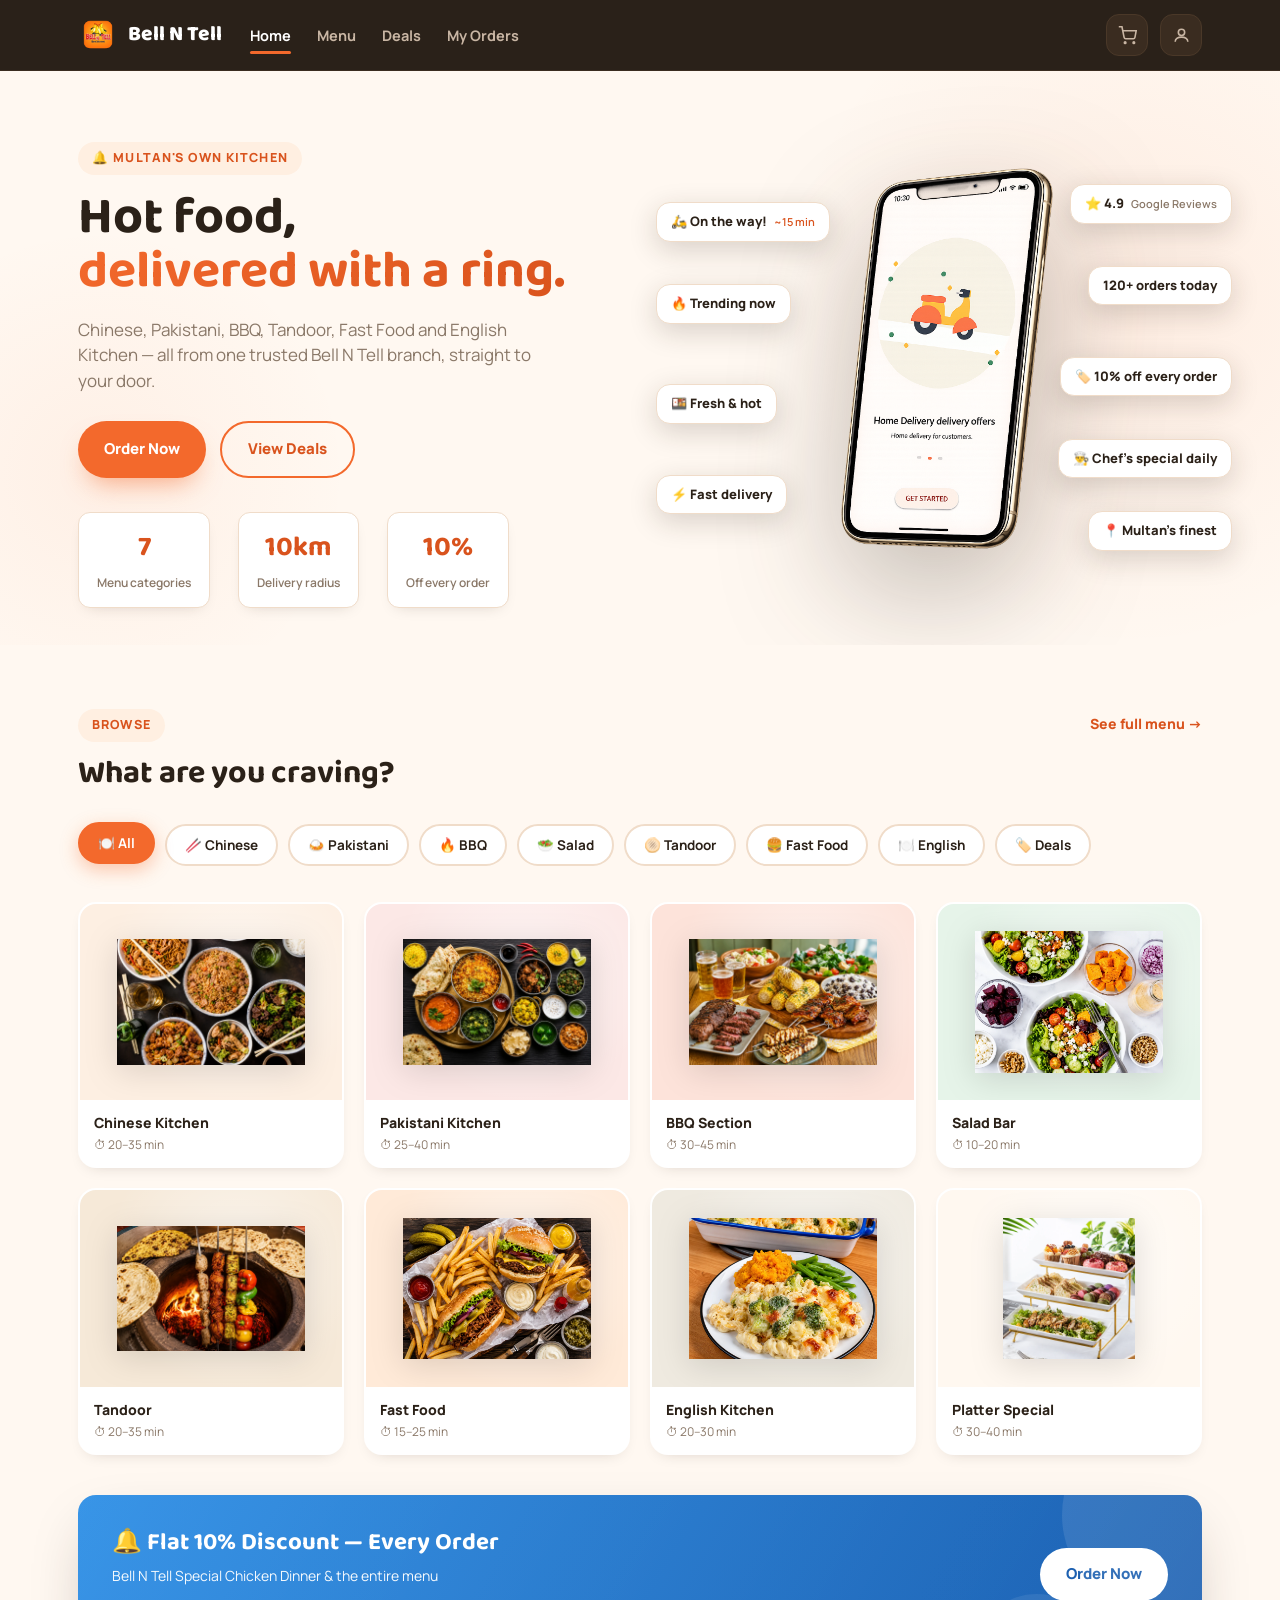
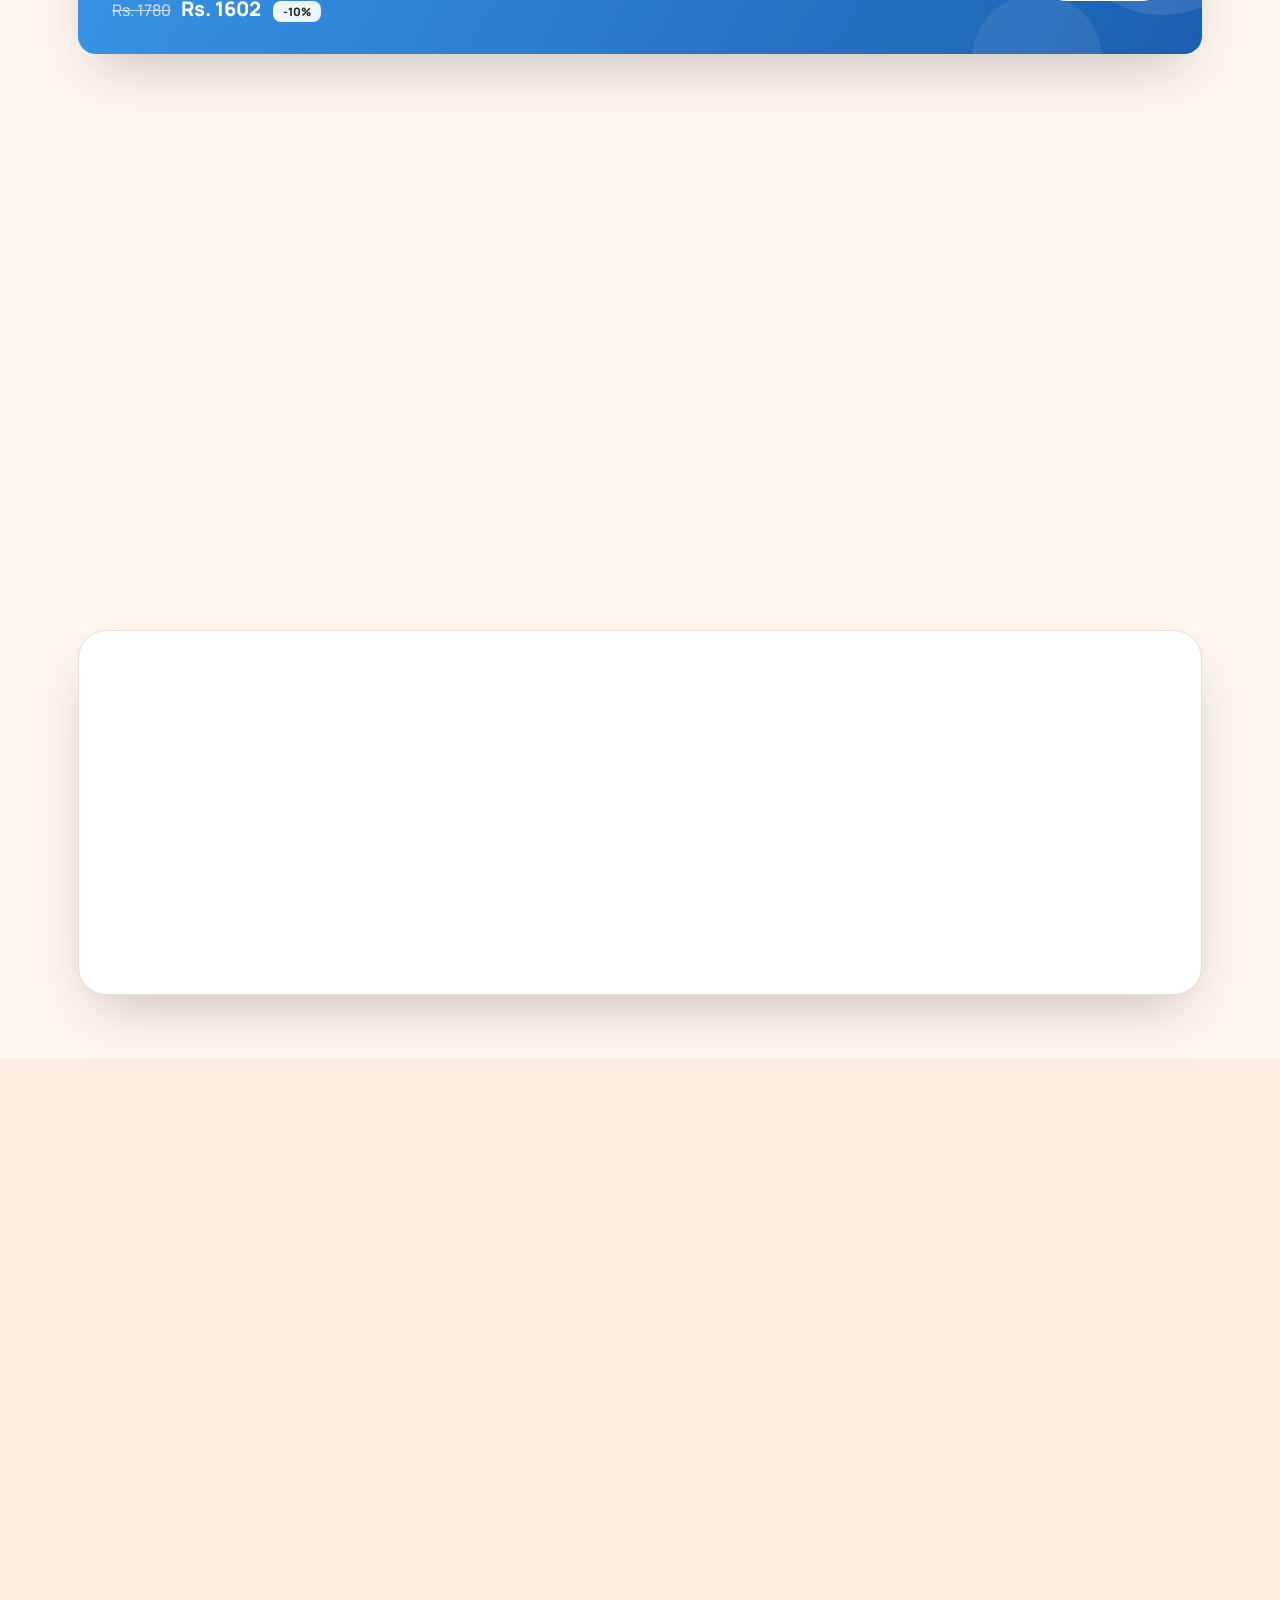
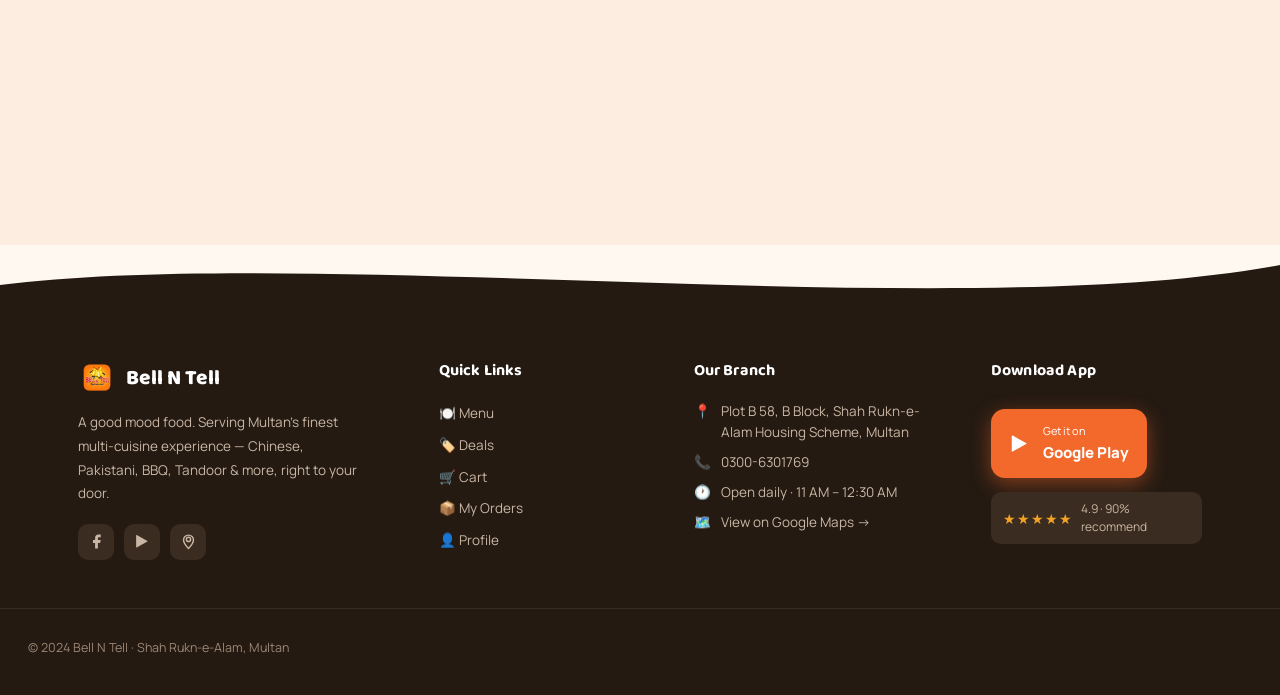
==== index.html @ 0cd8446f "Data Added" ====
<!DOCTYPE html>
<html lang="en">
<head>
<meta charset="UTF-8">
<meta name="viewport" content="width=device-width, initial-scale=1.0">
<title>Bell N Tell — Order Online | Multan</title>
<link rel="icon" href="assets/logo.png">
<link rel="stylesheet" href="style.css">
</head>
<body>

<nav class="navbar">
  <div class="nav-inner">
    <a href="index.html" class="brand"><img src="assets/logo.png" alt="Bell N Tell logo">Bell N Tell</a>
    <button class="nav-toggle" onclick="toggleNav()">
      <svg width="24" height="24" viewBox="0 0 24 24" fill="none" stroke="currentColor" stroke-width="2.4" stroke-linecap="round"><path d="M3 6h18M3 12h18M3 18h18"/></svg>
    </button>
    <ul class="nav-links">
      <li><a href="index.html" class="active">Home</a></li>
      <li><a href="menu.html">Menu</a></li>
      <li><a href="deals.html">Deals</a></li>
      <li><a href="orders.html">My Orders</a></li>
    </ul>
    <div class="nav-actions">
      <a href="cart.html" class="icon-link cart-icon" title="Cart">
        <svg width="19" height="19" viewBox="0 0 24 24" fill="none" stroke="currentColor" stroke-width="2"><circle cx="9" cy="21" r="1"/><circle cx="20" cy="21" r="1"/><path d="M1 1h4l2.7 13.4a2 2 0 0 0 2 1.6h9.7a2 2 0 0 0 2-1.6L23 6H6"/></svg>
        <span class="badge cart-badge" style="display:none;">0</span>
      </a>
      <a href="profile.html" class="icon-link profile-icon" title="Profile">
        <svg width="19" height="19" viewBox="0 0 24 24" fill="none" stroke="currentColor" stroke-width="2"><circle cx="12" cy="8" r="4"/><path d="M4 20c0-4 4-6 8-6s8 2 8 6"/></svg>
      </a>
    </div>
  </div>
</nav>

<header class="hero">
  <div class="wrap">
    <div class="hero-copy">
      <span class="eyebrow">🔔 Multan's Own Kitchen</span>
      <h1 class="display">Hot food,<br><span>delivered with a ring.</span></h1>
      <p class="lead">Chinese, Pakistani, BBQ, Tandoor, Fast Food and English Kitchen — all from one trusted Bell N Tell branch, straight to your door.</p>
      <div class="hero-ctas">
        <a href="menu.html" class="btn btn-primary">Order Now</a>
        <a href="deals.html" class="btn btn-outline">View Deals</a>
      </div>
      <div class="hero-stats">
        <div><b>7</b><span>Menu categories</span></div>
        <div><b>10km</b><span>Delivery radius</span></div>
        <div><b>10%</b><span>Off every order</span></div>
      </div>
    </div>
    <div class="hero-art">
      <div class="phone-float-wrap">
        <img src="assets/phone-mockup.webp" alt="Bell N Tell app" class="phone-solo-img"/>
        <!-- LEFT SIDE badges -->
        <div class="phone-badge fb-left fb-l1">🛵 On the way! <span class="fb-sub" style="color:var(--orange-deep);">~15 min</span></div>
        <div class="phone-badge fb-left fb-l2">🔥 Trending now</div>
        <div class="phone-badge fb-left fb-l3">🍱 Fresh & hot</div>
        <div class="phone-badge fb-left fb-l4">⚡ Fast delivery</div>
        <!-- RIGHT SIDE badges -->
        <div class="phone-badge fb-right fb-r1">⭐ 4.9 <span class="fb-sub">Google Reviews</span></div>
        <div class="phone-badge fb-right fb-r2"><span class="badge-dot"></span> 120+ orders today</div>
        <div class="phone-badge fb-right fb-r3">🏷️ 10% off every order</div>
        <div class="phone-badge fb-right fb-r4">👨‍🍳 Chef's special daily</div>
        <div class="phone-badge fb-right fb-r5">📍 Multan's finest</div>
      </div>
    </div>
  </div>
</header>

<!-- ── FOOD CATEGORIES SECTION ── -->
<section class="cat-section">
  <div class="wrap">
    <div class="section-head">
      <div>
        <span class="eyebrow">Browse</span>
        <h2 class="display">What are you craving?</h2>
      </div>
      <a href="menu.html">See full menu →</a>
    </div>

    <!-- Category filter pills -->
    <div class="float-cats">
      <button class="fcat active" data-cat="all">🍽️ All</button>
      <button class="fcat" data-cat="chinese">🥢 Chinese</button>
      <button class="fcat" data-cat="pakistani">🍛 Pakistani</button>
      <button class="fcat" data-cat="bbq">🔥 BBQ</button>
      <button class="fcat" data-cat="salad">🥗 Salad</button>
      <button class="fcat" data-cat="tandoor">🫓 Tandoor</button>
      <button class="fcat" data-cat="fastfood">🍔 Fast Food</button>
      <button class="fcat" data-cat="english">🍽️ English</button>
      <button class="fcat" data-cat="deals">🏷️ Deals</button>
    </div>

    <!-- Food cards with webp/svg images from assets -->
    <div class="order-photo-grid">
      <a href="menu.html#chinese" class="order-photo-card" data-cat="chinese">
        <div class="opcard-img opc-asset-bg" style="--ec:#FDEFE2">
          <img src="assets/cat-chinese.webp" alt="Chinese Kitchen" loading="lazy">
        </div>
        <div class="opcard-info"><span class="opcard-name">Chinese Kitchen</span><span class="opcard-eta">⏱ 20–35 min</span></div>
      </a>
      <a href="menu.html#pakistani" class="order-photo-card" data-cat="pakistani">
        <div class="opcard-img opc-asset-bg" style="--ec:#FCE8E6">
          <img src="assets/cat-pakistani.webp" alt="Pakistani Kitchen" loading="lazy">
        </div>
        <div class="opcard-info"><span class="opcard-name">Pakistani Kitchen</span><span class="opcard-eta">⏱ 25–40 min</span></div>
      </a>
      <a href="menu.html#bbqsec" class="order-photo-card" data-cat="bbq">
        <div class="opcard-img opc-asset-bg" style="--ec:#FDE3DA">
          <img src="assets/cat-bbq.webp" alt="BBQ Section" loading="lazy">
        </div>
        <div class="opcard-info"><span class="opcard-name">BBQ Section</span><span class="opcard-eta">⏱ 30–45 min</span></div>
      </a>
      <a href="menu.html#salad" class="order-photo-card" data-cat="salad">
        <div class="opcard-img opc-asset-bg" style="--ec:#E6F4E9">
          <img src="assets/cat-salad.webp" alt="Salad Bar" loading="lazy">
        </div>
        <div class="opcard-info"><span class="opcard-name">Salad Bar</span><span class="opcard-eta">⏱ 10–20 min</span></div>
      </a>
      <a href="menu.html#tandoor" class="order-photo-card" data-cat="tandoor">
        <div class="opcard-img opc-asset-bg" style="--ec:#F6E9D8">
          <img src="assets/cat-tandoor.webp" alt="Tandoor" loading="lazy">
        </div>
        <div class="opcard-info"><span class="opcard-name">Tandoor</span><span class="opcard-eta">⏱ 20–35 min</span></div>
      </a>
      <a href="menu.html#fastfood" class="order-photo-card" data-cat="fastfood">
        <div class="opcard-img opc-asset-bg" style="--ec:#FFEAD8">
          <img src="assets/cat-fastfood.webp" alt="Fast Food" loading="lazy">
        </div>
        <div class="opcard-info"><span class="opcard-name">Fast Food</span><span class="opcard-eta">⏱ 15–25 min</span></div>
      </a>
      <a href="menu.html#english" class="order-photo-card" data-cat="english">
        <div class="opcard-img opc-asset-bg" style="--ec:#EFEAE0">
          <img src="assets/cat-english.webp" alt="English Kitchen" loading="lazy">
        </div>
        <div class="opcard-info"><span class="opcard-name">English Kitchen</span><span class="opcard-eta">⏱ 20–30 min</span></div>
      </a>
      <a href="deals.html" class="order-photo-card" data-cat="deals">
        <div class="opcard-img opc-asset-bg" style="--ec:#FFF8F0">
          <img src="assets/deals.webp" alt="Platter Special" loading="lazy">
        </div>
        <div class="opcard-info"><span class="opcard-name">Platter Special</span><span class="opcard-eta">⏱ 30–40 min</span></div>
      </a>
    </div>
  </div>
</section>



<!-- ── PROMO BANNER ── -->
<section style="padding-top:0;">
  <div class="wrap">
    <div class="promo-banner">
      <div class="blob"></div><div class="blob2"></div>
      <div>
        <div class="top">🔔 Flat 10% Discount — Every Order</div>
        <div class="mid">Bell N Tell Special Chicken Dinner &amp; the entire menu</div>
        <div class="price"><del>Rs. 1780</del> Rs. 1602 <span class="tag">-10%</span></div>
      </div>
      <a href="deals.html" class="btn" style="background:#fff; color:var(--blue2); flex-shrink:0;">Order Now</a>
    </div>
  </div>
</section>

<!-- ── WHY US ── -->
<section>
  <div class="wrap">
    <div class="section-head">
      <div><span class="eyebrow">Why Bell N Tell</span><h2 class="display">Built for fast, fresh delivery</h2></div>
    </div>
    <div class="feature-strip">
      <div class="feature-card">
        <div class="ic">
          <svg width="28" height="28" viewBox="0 0 24 24" fill="none" stroke="currentColor" stroke-width="2"><path d="M5 17H3a2 2 0 0 1-2-2V5a2 2 0 0 1 2-2h11a2 2 0 0 1 2 2v3"/><rect x="9" y="11" width="14" height="10" rx="2"/><circle cx="12" cy="17" r="1"/><circle cx="20" cy="17" r="1"/></svg>
        </div>
        <h3>Quick doorstep delivery</h3>
        <p>Free delivery on your first order, anywhere within our 10km radius.</p>
      </div>
      <div class="feature-card">
        <div class="ic">
          <svg width="26" height="26" viewBox="0 0 24 24" fill="none" stroke="currentColor" stroke-width="2"><path d="M12 2l3 7h7l-5.5 4.5L18 21l-6-4-6 4 1.5-7.5L2 9h7z"/></svg>
        </div>
        <h3>Flat 10% off, always</h3>
        <p>Every dish across all 7 kitchens comes with a standing 10% discount.</p>
      </div>
      <div class="feature-card">
        <div class="ic">
          <svg width="26" height="26" viewBox="0 0 24 24" fill="none" stroke="currentColor" stroke-width="2"><path d="M9 11l3 3L22 4"/><path d="M21 12v7a2 2 0 0 1-2 2H5a2 2 0 0 1-2-2V5a2 2 0 0 1 2-2h11"/></svg>
        </div>
        <h3>Order as a guest</h3>
        <p>Browse and build your cart without an account — sign in only when you check out.</p>
      </div>
    </div>
  </div>
</section>

<!-- ── BRANCH / LOCATION ── -->
<section>
  <div class="wrap">
    <div class="branch-strip">
      <div>
        <span class="eyebrow">Current Branch</span>
        <h2 class="display" style="margin:12px 0 0;">Bell N Tell<br>Shah Rukn-e-Alam</h2>
        <div class="pill"><span class="dot"></span>Open Now</div>
        <address>Plot B 58, B Block, Shah Rukn-e-Alam Housing Scheme, Multan, Pakistan</address>
        <div class="hero-ctas">
          <a href="https://maps.app.goo.gl/gh9beGScssr3FwYA6" target="_blank" class="btn btn-outline">Open in Google Maps</a>
          <a href="location.html" class="btn btn-primary">Check Delivery</a>
        </div>
      </div>
      <div class="map-frame">
        <a href="https://maps.app.goo.gl/gh9beGScssr3FwYA6" target="_blank">
          <img src="assets/map.webp" alt="Bell N Tell location map" style="width:100%;display:block;border-radius:var(--r-md);"/>
        </a>
      </div>
    </div>
  </div>
</section>

<!-- ── GOOGLE REVIEWS SECTION ── -->
<section class="reviews-section">
  <div class="wrap">
    <div class="section-head reveal">
      <div>
        <span class="eyebrow">⭐ Customer Reviews</span>
        <h2 class="display">What people are saying</h2>
      </div>
      <a href="https://maps.app.goo.gl/TEPqBBx1SkArubg39" target="_blank" class="btn btn-outline btn-sm">See all on Google Maps →</a>
    </div>
    <div class="reviews-grid">

      <div class="review-card reveal reveal-delay-1">
        <div class="review-header">
          <div class="reviewer-avatar" style="background:linear-gradient(135deg,#F3692C,#D9531D);">M</div>
          <div class="reviewer-info">
            <strong>Muhammad Usman</strong>
            <span class="review-date">2 months ago</span>
          </div>
          <div class="google-badge">
            <svg width="16" height="16" viewBox="0 0 24 24"><path fill="#4285F4" d="M22.56 12.25c0-.78-.07-1.53-.2-2.25H12v4.26h5.92c-.26 1.37-1.04 2.53-2.21 3.31v2.77h3.57c2.08-1.92 3.28-4.74 3.28-8.09z"/><path fill="#34A853" d="M12 23c2.97 0 5.46-.98 7.28-2.66l-3.57-2.77c-.98.66-2.23 1.06-3.71 1.06-2.86 0-5.29-1.93-6.16-4.53H2.18v2.84C3.99 20.53 7.7 23 12 23z"/><path fill="#FBBC05" d="M5.84 14.09c-.22-.66-.35-1.36-.35-2.09s.13-1.43.35-2.09V7.07H2.18C1.43 8.55 1 10.22 1 12s.43 3.45 1.18 4.93l2.85-2.22.81-.62z"/><path fill="#EA4335" d="M12 5.38c1.62 0 3.06.56 4.21 1.64l3.15-3.15C17.45 2.09 14.97 1 12 1 7.7 1 3.99 3.47 2.18 7.07l3.66 2.84c.87-2.6 3.3-4.53 6.16-4.53z"/></svg>
            Google
          </div>
        </div>
        <div class="review-stars">★★★★★</div>
        <p class="review-text">"Amazing food and fast delivery! The BBQ platter was absolutely delicious — tender, smoky, and generous portions. Bell N Tell never disappoints. Will definitely order again!"</p>
        <a href="https://maps.app.goo.gl/TEPqBBx1SkArubg39" target="_blank" class="review-link">View on Google Maps →</a>
      </div>

      <div class="review-card reveal reveal-delay-2">
        <div class="review-header">
          <div class="reviewer-avatar" style="background:linear-gradient(135deg,#2E8FE6,#1B5FB0);">S</div>
          <div class="reviewer-info">
            <strong>Sana Riaz</strong>
            <span class="review-date">1 month ago</span>
          </div>
          <div class="google-badge">
            <svg width="16" height="16" viewBox="0 0 24 24"><path fill="#4285F4" d="M22.56 12.25c0-.78-.07-1.53-.2-2.25H12v4.26h5.92c-.26 1.37-1.04 2.53-2.21 3.31v2.77h3.57c2.08-1.92 3.28-4.74 3.28-8.09z"/><path fill="#34A853" d="M12 23c2.97 0 5.46-.98 7.28-2.66l-3.57-2.77c-.98.66-2.23 1.06-3.71 1.06-2.86 0-5.29-1.93-6.16-4.53H2.18v2.84C3.99 20.53 7.7 23 12 23z"/><path fill="#FBBC05" d="M5.84 14.09c-.22-.66-.35-1.36-.35-2.09s.13-1.43.35-2.09V7.07H2.18C1.43 8.55 1 10.22 1 12s.43 3.45 1.18 4.93l2.85-2.22.81-.62z"/><path fill="#EA4335" d="M12 5.38c1.62 0 3.06.56 4.21 1.64l3.15-3.15C17.45 2.09 14.97 1 12 1 7.7 1 3.99 3.47 2.18 7.07l3.66 2.84c.87-2.6 3.3-4.53 6.16-4.53z"/></svg>
            Google
          </div>
        </div>
        <div class="review-stars">★★★★★</div>
        <p class="review-text">"Best Chinese and Pakistani food combo in Multan! The staff is super friendly and the delivery was hot and on time. The shahi daal and chicken gravy are an absolute must-try. 10/10!"</p>
        <a href="https://maps.app.goo.gl/M27XDPMx2vVLXVUK6" target="_blank" class="review-link">View on Google Maps →</a>
      </div>

      <div class="review-card reveal reveal-delay-3">
        <div class="review-header">
          <div class="reviewer-avatar" style="background:linear-gradient(135deg,#3FA66B,#2E7D32);">A</div>
          <div class="reviewer-info">
            <strong>Ali Hassan</strong>
            <span class="review-date">3 weeks ago</span>
          </div>
          <div class="google-badge">
            <svg width="16" height="16" viewBox="0 0 24 24"><path fill="#4285F4" d="M22.56 12.25c0-.78-.07-1.53-.2-2.25H12v4.26h5.92c-.26 1.37-1.04 2.53-2.21 3.31v2.77h3.57c2.08-1.92 3.28-4.74 3.28-8.09z"/><path fill="#34A853" d="M12 23c2.97 0 5.46-.98 7.28-2.66l-3.57-2.77c-.98.66-2.23 1.06-3.71 1.06-2.86 0-5.29-1.93-6.16-4.53H2.18v2.84C3.99 20.53 7.7 23 12 23z"/><path fill="#FBBC05" d="M5.84 14.09c-.22-.66-.35-1.36-.35-2.09s.13-1.43.35-2.09V7.07H2.18C1.43 8.55 1 10.22 1 12s.43 3.45 1.18 4.93l2.85-2.22.81-.62z"/><path fill="#EA4335" d="M12 5.38c1.62 0 3.06.56 4.21 1.64l3.15-3.15C17.45 2.09 14.97 1 12 1 7.7 1 3.99 3.47 2.18 7.07l3.66 2.84c.87-2.6 3.3-4.53 6.16-4.53z"/></svg>
            Google
          </div>
        </div>
        <div class="review-stars">★★★★☆</div>
        <p class="review-text">"Really enjoyed ordering from Bell N Tell through their app. The variety is unmatched — BBQ, tandoor, Chinese all in one place. Delivery was quick and packaging was neat. Great value for money!"</p>
        <a href="https://maps.app.goo.gl/nTGVWXwvRegeLqfJA" target="_blank" class="review-link">View on Google Maps →</a>
      </div>

    </div>

    <div class="reviews-summary reveal">
      <div class="rating-big">
        <span class="rating-num">4.9</span>
        <div>
          <div class="rating-stars-lg">★★★★★</div>
          <p>Based on Google Reviews</p>
        </div>
      </div>
      <a href="https://maps.app.goo.gl/TEPqBBx1SkArubg39" target="_blank" class="btn btn-primary">Read all reviews on Google</a>
    </div>
  </div>
</section>

<!-- ── ENHANCED FOOTER ── -->
<div class="footer-top-wave">
  <svg viewBox="0 0 1440 60" fill="none" xmlns="http://www.w3.org/2000/svg" preserveAspectRatio="none">
    <path d="M0,40 C360,0 1080,80 1440,20 L1440,60 L0,60 Z" fill="#241A12"/>
  </svg>
</div>
<footer class="footer">
  <div class="wrap">
    <div class="footer-brand-col">
      <div class="brand footer-brand-link"><img src="assets/logo.png" alt="" style="width:38px;height:38px;border-radius:11px;">Bell N Tell</div>
      <p class="footer-tagline">A good mood food. Serving Multan's finest multi-cuisine experience — Chinese, Pakistani, BBQ, Tandoor & more, right to your door.</p>
      <div class="footer-socials">
        <a href="https://www.facebook.com/BellNTellRestaurant/" target="_blank" class="social-icon" title="Facebook">
          <svg width="17" height="17" viewBox="0 0 24 24" fill="currentColor"><path d="M18 2h-3a5 5 0 0 0-5 5v3H7v4h3v8h4v-8h3l1-4h-4V7a1 1 0 0 1 1-1h3z"/></svg>
        </a>
        <a href="https://play.google.com/store/apps/details?id=com.softwaretechnologies.bellntell" target="_blank" class="social-icon" title="Download App">
          <svg width="17" height="17" viewBox="0 0 24 24" fill="currentColor"><path d="M3 20.5v-17c0-.83 1-.83 1.5-.5l15 8.5-15 8.5C3.5 20.5 3 20.5 3 20.5z"/></svg>
        </a>
        <a href="https://maps.app.goo.gl/TEPqBBx1SkArubg39" target="_blank" class="social-icon" title="Google Maps">
          <svg width="17" height="17" viewBox="0 0 24 24" fill="none" stroke="currentColor" stroke-width="2"><circle cx="12" cy="9" r="3"/><path d="M12 22s7-7.4 7-12a7 7 0 1 0-14 0c0 4.6 7 12 7 12z"/></svg>
        </a>
      </div>
    </div>
    <div class="footer-col">
      <h4>Quick Links</h4>
      <ul class="footer-links">
        <li><a href="menu.html">🍽️ Menu</a></li>
        <li><a href="deals.html">🏷️ Deals</a></li>
        <li><a href="cart.html">🛒 Cart</a></li>
        <li><a href="orders.html">📦 My Orders</a></li>
        <li><a href="profile.html">👤 Profile</a></li>
      </ul>
    </div>
    <div class="footer-col">
      <h4>Our Branch</h4>
      <div class="footer-address">
        <div class="addr-item">
          <span>📍</span>
          <span>Plot B 58, B Block, Shah Rukn-e-Alam Housing Scheme, Multan</span>
        </div>
        <div class="addr-item">
          <span>📞</span>
          <a href="tel:03006301769">0300-6301769</a>
        </div>
        <div class="addr-item">
          <span>🕐</span>
          <span>Open daily · 11 AM – 12:30 AM</span>
        </div>
        <div class="addr-item">
          <span>🗺️</span>
          <a href="https://maps.app.goo.gl/TEPqBBx1SkArubg39" target="_blank">View on Google Maps →</a>
        </div>
      </div>
    </div>
    <div class="footer-col">
      <h4>Download App</h4>
      <a href="https://play.google.com/store/apps/details?id=com.softwaretechnologies.bellntell" target="_blank" class="gplay-btn">
        <svg width="22" height="22" viewBox="0 0 24 24" fill="currentColor"><path d="M3 20.5v-17c0-.83 1-.83 1.5-.5l15 8.5-15 8.5C3.5 20.5 3 20.5 3 20.5z"/></svg>
        <div><span style="font-size:11px;display:block;opacity:.75;">Get it on</span><span style="font-size:15px;font-weight:800;">Google Play</span></div>
      </a>
      <div class="footer-rating-badge">
        <span class="stars-sm">★★★★★</span>
        <span>4.9 · 90% recommend</span>
      </div>
    </div>
  </div>
  <div class="bottom">
    <span>© 2024 Bell N Tell · Shah Rukn-e-Alam, Multan</span>
    <button class="scroll-top-btn" id="scrollTopBtn" onclick="window.scrollTo({top:0,behavior:'smooth'})" title="Back to top">
      <svg viewBox="0 0 24 24" fill="none" stroke="currentColor" stroke-width="2.5"><path d="M18 15l-6-6-6 6"/></svg>
    </button>
  </div>
</footer>

<script src="app.js"></script>
</body>
</html>
---- style.css ----
/* ============ Bell N Tell — Enhanced Styles v2 ============ */
@import url('https://fonts.googleapis.com/css2?family=Baloo+2:wght@500;600;700;800&family=Manrope:wght@400;500;600;700;800&display=swap');

:root{
  --cream:#FFF8F1;
  --cream-deep:#FDEDE0;
  --card:#FFFFFF;
  --orange:#F3692C;
  --orange-deep:#D9531D;
  --red:#E0392B;
  --ink:#2B2118;
  --muted:#8A7868;
  --line:#F0DCC9;
  --green:#3FA66B;
  --green-deep:#2E7D32;
  --blue1:#2E8FE6;
  --blue2:#1B5FB0;
  --shadow: 0 14px 34px -14px rgba(43,33,24,0.18);
  --shadow-sm: 0 6px 16px -10px rgba(43,33,24,0.25);
  --shadow-lg: 0 24px 60px -16px rgba(43,33,24,0.28);
  --r-lg:28px;
  --r-md:18px;
  --r-sm:12px;
  --maxw:1180px;
}

/* ============ RESET & BASE ============ */
*{box-sizing:border-box;}
html,body{margin:0;padding:0;scroll-behavior:smooth;}
body{
  font-family:'Manrope',sans-serif;
  background:var(--cream);
  color:var(--ink);
  line-height:1.5;
  overflow-x:hidden;
}
img{max-width:100%; display:block;}
a{text-decoration:none; color:inherit;}
ul{list-style:none; margin:0; padding:0;}
.display{font-family:'Baloo 2',sans-serif;}
.wrap{max-width:var(--maxw); margin:0 auto; padding:0 28px;}
section{padding:64px 0;}
.eyebrow{display:inline-flex; align-items:center; gap:8px; font-size:12.5px; font-weight:800; letter-spacing:.09em; color:var(--orange-deep); text-transform:uppercase; background:#FFEFE1; padding:7px 14px; border-radius:999px;}

/* ============ BUTTONS ============ */
.btn{border:none; cursor:pointer; border-radius:999px; font-family:'Manrope',sans-serif; font-weight:800; font-size:15px; padding:15px 26px; display:inline-flex; align-items:center; justify-content:center; gap:10px; transition:transform .2s cubic-bezier(.34,1.56,.64,1), box-shadow .2s ease, background .15s ease;}
.btn:hover{transform:translateY(-2px) scale(1.02);}
.btn:active{transform:scale(.97);}
.btn-primary{background:var(--orange); color:#fff; box-shadow:0 14px 26px -10px rgba(243,105,44,.55);}
.btn-primary:hover{background:var(--orange-deep); box-shadow:0 18px 36px -10px rgba(243,105,44,.65);}
.btn-primary:disabled{background:#EAD2BF; box-shadow:none; cursor:not-allowed; transform:none;}
.btn-outline{background:transparent; color:var(--orange-deep); border:2px solid var(--orange);}
.btn-outline:hover{background:#FFF1E6; box-shadow:0 8px 20px -8px rgba(243,105,44,.3);}
.btn-ghost{background:#fff; color:var(--ink); border:1.5px solid var(--line);}
.btn-block{width:100%;}
.btn-sm{padding:10px 18px; font-size:13.5px;}
:focus-visible{outline:3px solid #1B5FB0; outline-offset:2px;}

/* ============ NAVBAR ============ */
.navbar{
  position:sticky; top:0; z-index:200;
  background:rgba(36,26,18,.97);
  backdrop-filter:blur(12px);
  -webkit-backdrop-filter:blur(12px);
  border-bottom:1px solid #3A2C20;
  transition:box-shadow .3s ease;
}
.navbar.scrolled{box-shadow:0 4px 24px -8px rgba(0,0,0,.4);}
.nav-inner{max-width:var(--maxw); margin:0 auto; padding:14px 28px; display:flex; align-items:center; gap:28px;}
.brand{display:flex; align-items:center; gap:10px; font-family:'Baloo 2'; font-weight:800; font-size:21px; color:#fff; flex-shrink:0; transition:transform .2s;}
.brand:hover{transform:scale(1.03);}
.brand img{width:40px; height:40px; border-radius:11px; transition:transform .3s cubic-bezier(.34,1.56,.64,1);}
.brand:hover img{transform:rotate(-8deg) scale(1.1);}
.nav-links{display:flex; align-items:center; gap:26px; flex:1;}
.nav-links a{font-weight:700; font-size:14.5px; color:#C9B6A4; position:relative; padding:6px 0; transition:color .2s;}
.nav-links a::after{content:''; position:absolute; left:50%; right:50%; bottom:-3px; height:3px; border-radius:3px; background:var(--orange); transition:left .25s ease, right .25s ease;}
.nav-links a:hover{color:#fff;}
.nav-links a:hover::after,.nav-links a.active::after{left:0; right:0;}
.nav-links a.active{color:#fff;}
.nav-actions{display:flex; align-items:center; gap:12px;}
.icon-link{position:relative; width:42px; height:42px; border-radius:13px; background:#3A2C20; border:1.5px solid #4A3828; display:flex; align-items:center; justify-content:center; color:#C9B6A4; cursor:pointer; transition:transform .2s cubic-bezier(.34,1.56,.64,1), border-color .2s, box-shadow .2s;}
.icon-link:hover{transform:scale(1.1); border-color:var(--orange); color:#fff; box-shadow:0 6px 18px -6px rgba(243,105,44,.45);}
.icon-link .badge{position:absolute; top:-6px; right:-6px; background:var(--orange); color:#fff; font-size:10.5px; font-weight:800; border-radius:50%; min-width:18px; height:18px; display:flex; align-items:center; justify-content:center; padding:0 3px; animation:badgePop .3s cubic-bezier(.34,1.56,.64,1);}
@keyframes badgePop{0%{transform:scale(0)}100%{transform:scale(1)}}
.nav-toggle{display:none; background:none; border:none; cursor:pointer; color:#C9B6A4; padding:6px; border-radius:10px; transition:background .2s;}
.nav-toggle:hover{background:#3A2C20; color:#fff;}

@media (max-width:880px){
  .nav-links{position:fixed; top:68px; left:0; right:0; background:#241A12; flex-direction:column; align-items:flex-start; padding:18px 28px 24px; gap:14px; box-shadow:0 8px 24px -4px rgba(0,0,0,.5); display:none; border-bottom:1px solid #3A2C20; animation:slideDown .25s ease;}
  .nav-links.open{display:flex;}
  .nav-toggle{display:flex;}
}
@keyframes slideDown{from{opacity:0;transform:translateY(-10px)}to{opacity:1;transform:translateY(0)}}

/* ============ SCROLL ANIMATIONS ============ */
.body-reveal-ready .reveal{
  opacity:0;
  transform:translateY(32px);
  transition:opacity .65s cubic-bezier(.25,.46,.45,.94), transform .65s cubic-bezier(.25,.46,.45,.94);
}
.body-reveal-ready .reveal.in-view{opacity:1; transform:translateY(0);}
.body-reveal-ready .reveal-left{opacity:0; transform:translateX(-40px); transition:opacity .65s cubic-bezier(.25,.46,.45,.94), transform .65s cubic-bezier(.25,.46,.45,.94);}
.body-reveal-ready .reveal-left.in-view{opacity:1; transform:translateX(0);}
.body-reveal-ready .reveal-right{opacity:0; transform:translateX(40px); transition:opacity .65s cubic-bezier(.25,.46,.45,.94), transform .65s cubic-bezier(.25,.46,.45,.94);}
.body-reveal-ready .reveal-right.in-view{opacity:1; transform:translateX(0);}
.reveal-delay-1{transition-delay:.1s;}
.reveal-delay-2{transition-delay:.2s;}
.reveal-delay-3{transition-delay:.3s;}
.reveal-delay-4{transition-delay:.4s;}
.reveal-delay-5{transition-delay:.5s;}
@media (prefers-reduced-motion:reduce){
  .reveal,.reveal-left,.reveal-right{opacity:1;transform:none;transition:none;}
}

/* ============ HERO ============ */
.hero{padding:64px 0 30px; position:relative; overflow:hidden;}
.hero::before{
  content:'';
  position:absolute;
  top:-120px; right:-200px;
  width:700px; height:700px;
  border-radius:50%;
  background:radial-gradient(circle, rgba(243,105,44,.08) 0%, transparent 70%);
  pointer-events:none;
}
.hero::after{
  content:'';
  position:absolute;
  bottom:-80px; left:-150px;
  width:500px; height:500px;
  border-radius:50%;
  background:radial-gradient(circle, rgba(243,105,44,.06) 0%, transparent 70%);
  pointer-events:none;
}
.hero .wrap{display:grid; grid-template-columns:1.1fr 1fr; gap:40px; align-items:center; position:relative; z-index:1;}
.hero h1{font-size:52px; line-height:1.04; margin:16px 0 18px;}
.hero h1 span{
  color:var(--orange-deep);
  background:linear-gradient(135deg, var(--orange), var(--orange-deep));
  -webkit-background-clip:text;
  -webkit-text-fill-color:transparent;
  background-clip:text;
}
.hero p.lead{color:var(--muted); font-size:17px; max-width:460px; margin:0 0 28px;}
.hero-ctas{display:flex; gap:14px; flex-wrap:wrap;}
.hero-stats{display:flex; gap:28px; margin-top:34px;}
.hero-stats div{text-align:center; background:#fff; border-radius:var(--r-sm); padding:14px 18px; box-shadow:var(--shadow-sm); border:1px solid var(--line); transition:transform .25s cubic-bezier(.34,1.56,.64,1), box-shadow .25s;}
.hero-stats div:hover{transform:translateY(-4px); box-shadow:var(--shadow);}
.hero-stats div b{display:block; font-family:'Baloo 2'; font-size:28px; color:var(--orange-deep);}
.hero-stats div span{font-size:12px; color:var(--muted); font-weight:600;}
.hero-art{position:relative;}



@media (max-width:880px){
  .hero .wrap{grid-template-columns:1fr;}
  .hero h1{font-size:38px;}
  .hero-art{order:-1;}
  .hero-stats{gap:12px;}
  .hero-stats div{padding:10px 14px; flex:1;}
}
@media (max-width:480px){
  .hero h1{font-size:32px;}
  .hero-stats div b{font-size:22px;}
}

/* ============ PHONE MOCKUP ============ */
.phone-float-wrap{
  position:relative;
  display:flex;
  justify-content:center;
  align-items:center;
  padding:20px 120px;
}
.phone-solo-img{
  width:100%;
  max-width:400px;
  display:block;
  margin:0 auto;
  filter:drop-shadow(0 40px 60px rgba(43,33,24,.30));
  animation:phoneFloat 4s ease-in-out infinite;
}
.phone-badge{
  position:absolute;
  background:#fff;
  border-radius:14px;
  padding:9px 14px;
  font-size:13px;
  font-weight:800;
  box-shadow:0 8px 28px rgba(43,33,24,.18);
  white-space:nowrap;
  font-family:'Manrope',sans-serif;
  border:1px solid var(--line);
}
/* ── Floating badge positions – LEFT side ── */
.fb-left{left:-30px; animation:badgeFloatL 3.8s ease-in-out infinite;}
.fb-l1{top:12%;}
.fb-l2{top:30%;}
.fb-l3{top:52%;}
.fb-l4{top:72%;}

/* ── Floating badge positions – RIGHT side ── */
.fb-right{right:-30px; animation:badgeFloatR 3.8s ease-in-out infinite;}
.fb-r1{top:8%;}
.fb-r2{top:26%;}
.fb-r3{top:46%;}
.fb-r4{top:64%;}
.fb-r5{top:80%;}

/* Staggered delays so badges don't all move together */
.fb-l1{animation-delay:0s;}
.fb-l2{animation-delay:.7s;}
.fb-l3{animation-delay:1.4s;}
.fb-l4{animation-delay:2.1s;}
.fb-r1{animation-delay:.35s;}
.fb-r2{animation-delay:1.05s;}
.fb-r3{animation-delay:1.75s;}
.fb-r4{animation-delay:2.45s;}
.fb-r5{animation-delay:3.1s;}

.fb-sub{color:var(--muted);font-size:11px;font-weight:600;margin-left:4px;}

@keyframes phoneFloat{0%,100%{transform:translateY(0) rotate(-2deg);}50%{transform:translateY(-18px) rotate(-2deg);}}
@keyframes badgeFloatL{0%,100%{transform:translateY(0) translateX(0);}50%{transform:translateY(-7px) translateX(-3px);}}
@keyframes badgeFloatR{0%,100%{transform:translateY(0) translateX(0);}50%{transform:translateY(-7px) translateX(3px);}}

@media (max-width:880px){
  .phone-solo-img{max-width:260px;}
  .fb-left{left:-10px;}
  .fb-right{right:-10px;}
}

/* ============ SECTION HEADS ============ */
.section-head{display:flex; align-items:baseline; justify-content:space-between; margin-bottom:26px; gap:16px; flex-wrap:wrap;}
.section-head h2{font-size:32px; margin:8px 0 0;}
.section-head a{font-weight:800; color:var(--orange-deep); font-size:14px; display:inline-flex; align-items:center; gap:4px; transition:gap .2s;}
.section-head a:hover{gap:8px;}

/* ============ FOOD CATEGORY PILLS ============ */
.cat-section{padding-bottom:40px;}
.float-cats{display:flex; flex-wrap:wrap; gap:10px; margin-bottom:36px;}
.fcat{
  display:inline-flex; align-items:center; gap:6px;
  padding:10px 18px; border-radius:999px;
  border:2px solid var(--line); background:#fff;
  font-family:'Manrope',sans-serif; font-weight:700; font-size:13.5px;
  color:var(--ink); cursor:pointer;
  transition:all .2s cubic-bezier(.34,1.56,.64,1);
  white-space:nowrap;
}
.fcat:hover{border-color:var(--orange); color:var(--orange-deep); transform:translateY(-3px); box-shadow:0 6px 16px -6px rgba(243,105,44,.25);}
.fcat.active{background:var(--orange); color:#fff; border-color:var(--orange); box-shadow:0 6px 18px rgba(243,105,44,.35); transform:translateY(-2px);}
@media (max-width:620px){.float-cats{gap:8px;}.fcat{padding:8px 14px; font-size:12.5px;}}

/* ============ ORDER PHOTO CARDS ============ */
.order-photo-grid{
  display:grid;
  grid-template-columns:repeat(auto-fill, minmax(180px, 1fr));
  gap:20px;
}
.order-photo-card{
  background:#fff;
  border-radius:var(--r-md);
  overflow:hidden;
  box-shadow:var(--shadow-sm);
  border:2px solid transparent;
  transition:transform .3s cubic-bezier(.34,1.56,.64,1), box-shadow .3s, border-color .2s;
  display:flex; flex-direction:column;
  text-decoration:none; color:var(--ink);
}
.order-photo-card:hover{
  transform:translateY(-8px) scale(1.02);
  box-shadow:var(--shadow-lg);
  border-color:var(--orange);
}
.opcard-img{width:100%; aspect-ratio:4/3; overflow:hidden; background:var(--cream-deep);}
.opcard-img img{width:100%; height:100%; object-fit:cover; transition:transform .4s ease; display:block;}
.order-photo-card:hover .opcard-img img{transform:scale(1.1);}
.opc-fallback{
  width:100%; height:100%;
  display:flex; align-items:center; justify-content:center;
  font-size:3rem;
  background:linear-gradient(135deg,#FFF0E6,#FDEDE0);
}
.opcard-info{padding:12px 14px; display:flex; flex-direction:column; gap:3px;}
.opcard-name{font-weight:800; font-size:14px;}
.opcard-eta{font-size:12px; color:var(--muted);}
.order-photo-card.hidden{display:none;}
/* ── order-photo-grid responsive ── */
@media (max-width:1100px){.order-photo-grid{grid-template-columns:repeat(4,1fr); gap:16px;}}
@media (max-width:880px) {.order-photo-grid{grid-template-columns:repeat(3,1fr); gap:14px;}}
@media (max-width:600px) {.order-photo-grid{grid-template-columns:repeat(2,1fr); gap:12px;}}
@media (max-width:360px) {.order-photo-grid{grid-template-columns:repeat(2,1fr); gap:8px;}}

/* ============ CATEGORY GRID ============ */
.cat-grid{display:grid; grid-template-columns:repeat(4,1fr); gap:18px;}
.cat-tile{
  background:#fff; border-radius:var(--r-md); padding:22px 14px 18px;
  text-align:center; box-shadow:var(--shadow-sm);
  border:2px solid transparent;
  transition:transform .3s cubic-bezier(.34,1.56,.64,1), border-color .2s, box-shadow .3s;
  position:relative; overflow:hidden;
}
.cat-tile::before{
  content:'';
  position:absolute; inset:0;
  background:linear-gradient(135deg, transparent, rgba(243,105,44,.04));
  opacity:0; transition:opacity .3s;
}
.cat-tile:hover::before{opacity:1;}
.cat-tile:hover{transform:translateY(-6px) scale(1.02); border-color:var(--orange); box-shadow:var(--shadow);}
.cat-tile .ic{width:84px; height:84px; margin:0 auto 12px; border-radius:50%; display:flex; align-items:center; justify-content:center; transition:transform .3s cubic-bezier(.34,1.56,.64,1);}
.cat-tile:hover .ic{transform:scale(1.12) rotate(-5deg);}
.cat-tile .ic img{width:58px; height:58px; object-fit:cover; border-radius:50%;}
.cat-tile .ic img[src=""],.cat-tile .ic img:not([src]){display:none;}
.cat-tile .name{font-weight:800; font-size:13px; text-transform:uppercase; letter-spacing:.03em;}
@media (max-width:1100px){.cat-grid{grid-template-columns:repeat(4,1fr);}}
@media (max-width:880px) {.cat-grid{grid-template-columns:repeat(3,1fr);}}
@media (max-width:600px) {.cat-grid{grid-template-columns:repeat(2,1fr);}}
@media (max-width:360px) {.cat-grid{grid-template-columns:repeat(2,1fr); gap:10px;}}

/* ============ PROMO BANNER ============ */
.promo-banner{
  border-radius:var(--r-md); padding:30px 34px;
  color:#fff; position:relative; overflow:hidden;
  box-shadow:var(--shadow-lg);
  background:linear-gradient(120deg, var(--blue1), var(--blue2));
  display:flex; align-items:center; justify-content:space-between; gap:20px; flex-wrap:wrap;
}
.promo-banner::before{
  content:'';
  position:absolute; inset:0;
  background:linear-gradient(120deg,rgba(255,255,255,.05),transparent);
  animation:shimmer 3s ease-in-out infinite;
}
@keyframes shimmer{0%,100%{opacity:0}50%{opacity:1}}
.promo-banner .blob{position:absolute; width:200px; height:200px; border-radius:50%; background:rgba(255,255,255,.1); right:-60px; top:-80px; animation:blobPulse 4s ease-in-out infinite;}
.promo-banner .blob2{position:absolute; width:130px; height:130px; border-radius:50%; background:rgba(255,255,255,.08); right:100px; bottom:-70px; animation:blobPulse 4s ease-in-out infinite 2s;}
@keyframes blobPulse{0%,100%{transform:scale(1)}50%{transform:scale(1.1)}}
.promo-banner .top{font-family:'Baloo 2'; font-weight:700; font-size:24px;}
.promo-banner .mid{font-size:14px; opacity:.95; margin:4px 0 0;}
.promo-banner .price{font-weight:800; margin-top:8px; font-size:20px;}
.promo-banner .price del{opacity:.7; font-weight:500; margin-right:6px; font-size:16px;}
.promo-banner .tag{background:rgba(255,255,255,.92); color:#1b1b1b; font-size:11.5px; font-weight:800; padding:3px 10px; border-radius:8px; margin-left:8px;}
@media (max-width:600px){.promo-banner{padding:22px 20px;}.promo-banner .top{font-size:19px;}}

/* ============ FEATURE STRIP ============ */
.feature-strip{display:grid; grid-template-columns:repeat(3,1fr); gap:22px;}
.feature-card{
  background:#fff; border-radius:var(--r-md); padding:28px 24px;
  box-shadow:var(--shadow-sm);
  border:1px solid var(--line);
  transition:transform .3s cubic-bezier(.34,1.56,.64,1), box-shadow .3s;
  position:relative; overflow:hidden;
}
.feature-card::after{
  content:'';
  position:absolute;
  bottom:0; left:0; right:0; height:3px;
  background:linear-gradient(90deg, var(--orange), var(--orange-deep));
  transform:scaleX(0); transform-origin:left;
  transition:transform .35s ease;
}
.feature-card:hover::after{transform:scaleX(1);}
.feature-card:hover{transform:translateY(-6px); box-shadow:var(--shadow);}
.feature-card .ic{width:56px; height:56px; border-radius:16px; background:#FFEFE1; display:flex; align-items:center; justify-content:center; color:var(--orange-deep); margin-bottom:16px; transition:transform .3s cubic-bezier(.34,1.56,.64,1), background .3s;}
.feature-card:hover .ic{transform:rotate(-8deg) scale(1.1); background:#FFE5D0;}
.feature-card h3{margin:0 0 8px; font-size:17px;}
.feature-card p{margin:0; color:var(--muted); font-size:14px;}
@media (max-width:880px){.feature-strip{grid-template-columns:1fr;}}

/* ============ BRANCH / LOCATION STRIP ============ */
.branch-strip{
  display:grid; grid-template-columns:1fr 1fr; gap:30px; align-items:center;
  background:#fff; border-radius:var(--r-lg); padding:44px;
  box-shadow:var(--shadow-lg);
  border:1px solid var(--line);
}
.branch-strip .pill{display:inline-flex; align-items:center; gap:6px; background:#E7F6EA; color:var(--green-deep); font-size:12.5px; font-weight:800; padding:6px 14px; border-radius:999px; margin:12px 0 16px;}
.branch-strip .pill .dot{width:8px;height:8px;border-radius:50%;background:var(--green-deep); animation:dotPulse 1.5s ease-in-out infinite;}
@keyframes dotPulse{0%,100%{opacity:1;transform:scale(1)}50%{opacity:.5;transform:scale(.8)}}
.branch-strip address{font-style:normal; color:var(--muted); margin-bottom:20px; font-size:14.5px; line-height:1.6;}
@media (max-width:880px){.branch-strip{grid-template-columns:1fr; padding:28px;}}
.map-frame{border-radius:var(--r-md); overflow:hidden; box-shadow:var(--shadow-sm); transition:transform .3s, box-shadow .3s;}
.map-frame:hover{transform:scale(1.02); box-shadow:var(--shadow);}

/* ============ PAGE HEADER ============ */
.page-header{
  background:linear-gradient(135deg, var(--orange), var(--orange-deep));
  color:#fff; padding:50px 0 74px; position:relative; overflow:hidden;
}
.page-header::before{
  content:'';
  position:absolute; inset:0;
  background:url("data:image/svg+xml,%3Csvg width='60' height='60' viewBox='0 0 60 60' xmlns='http://www.w3.org/2000/svg'%3E%3Cg fill='none' fill-rule='evenodd'%3E%3Cg fill='%23ffffff' fill-opacity='0.05'%3E%3Cpath d='M36 34v-4h-2v4h-4v2h4v4h2v-4h4v-2h-4zm0-30V0h-2v4h-4v2h4v4h2V6h4V4h-4zM6 34v-4H4v4H0v2h4v4h2v-4h4v-2H6zM6 4V0H4v4H0v2h4v4h2V6h4V4H6z'/%3E%3C/g%3E%3C/g%3E%3C/svg%3E");
}
.page-header .wrap{position:relative; z-index:2;}
.page-header h1{font-size:36px; margin:0;}
.page-header p{opacity:.92; margin:10px 0 0; max-width:520px; font-size:15px;}
.page-header .deco{position:absolute; border-radius:50%; background:rgba(255,255,255,.12);}

/* ============ MENU PAGE ============ */
.menu-toolbar{display:flex; gap:14px; margin:-44px 0 30px; position:relative; z-index:5; flex-wrap:wrap;}
.search-box{flex:1; min-width:240px; display:flex; align-items:center; gap:10px; background:#fff; border-radius:14px; padding:14px 18px; box-shadow:var(--shadow-sm); color:var(--muted); border:1.5px solid var(--line); transition:border-color .2s, box-shadow .2s;}
.search-box:focus-within{border-color:var(--orange); box-shadow:0 0 0 3px rgba(243,105,44,.12);}
.search-box input{border:none; outline:none; flex:1; font-size:14.5px; font-family:inherit; color:var(--ink); background:transparent;}
.cat-pillbar{display:flex; gap:10px; overflow-x:auto; padding-bottom:8px; margin-bottom:30px; scrollbar-width:thin; scrollbar-color:var(--line) transparent;}
.cat-pillbar::-webkit-scrollbar{height:4px;}
.cat-pillbar::-webkit-scrollbar-thumb{background:var(--line); border-radius:4px;}
.cat-pill{flex:0 0 auto; display:flex; align-items:center; gap:8px; background:#fff; border:1.5px solid var(--line); padding:9px 16px; border-radius:999px; font-weight:700; font-size:13.5px; cursor:pointer; white-space:nowrap; transition:all .2s;}
.cat-pill img{width:20px;height:20px;}
.cat-pill.active{background:var(--orange); color:#fff; border-color:var(--orange); box-shadow:0 4px 14px rgba(243,105,44,.35);}
.cat-pill:hover:not(.active){border-color:var(--orange); color:var(--orange-deep);}
.menu-section{margin-bottom:52px;}
.menu-section h2{font-size:22px; margin-bottom:20px; display:flex; align-items:center; gap:10px; padding-bottom:12px; border-bottom:2px solid var(--line);}
.menu-section h2 img{width:30px;height:30px;}
.item-grid{display:grid; grid-template-columns:repeat(3,1fr); gap:20px;}
@media (max-width:980px){.item-grid{grid-template-columns:repeat(2,1fr);}}
@media (max-width:620px){.item-grid{grid-template-columns:1fr;}}
.item-card{
  background:#fff; border-radius:var(--r-md); overflow:hidden;
  box-shadow:var(--shadow-sm); display:flex; flex-direction:column; position:relative;
  border:1.5px solid transparent;
  transition:transform .25s cubic-bezier(.34,1.56,.64,1), box-shadow .25s, border-color .2s;
}
.item-card:hover{transform:translateY(-4px); box-shadow:var(--shadow); border-color:var(--orange);}
.item-card .thumb{height:140px; display:flex; align-items:center; justify-content:center; background:var(--cream-deep);}
.item-card .thumb img{width:84px; height:84px; transition:transform .3s cubic-bezier(.34,1.56,.64,1);}
.item-card:hover .thumb img{transform:scale(1.1);}
.item-card .disc-tag{position:absolute; top:12px; right:12px; background:var(--red); color:#fff; font-size:11px; font-weight:800; padding:4px 9px; border-radius:8px;}
.item-card .body{padding:14px 16px 16px; display:flex; flex-direction:column; gap:10px; flex:1;}
.item-card .name{font-weight:800; font-size:14.5px; min-height:38px;}
.price-row{display:flex; align-items:baseline; gap:8px;}
.price-row del{color:var(--muted); font-size:13px;}
.price-row b{color:var(--orange-deep); font-size:17px;}
.item-card .actions{display:flex; align-items:center; gap:10px; margin-top:auto;}
.qty-stepper{display:flex; align-items:center; gap:10px; background:var(--cream-deep); border-radius:999px; padding:6px 10px;}
.qty-btn{width:26px;height:26px;border-radius:50%; border:none; background:#fff; display:flex; align-items:center; justify-content:center; cursor:pointer; color:var(--ink); font-weight:800; box-shadow:0 2px 6px rgba(0,0,0,.1); transition:transform .15s cubic-bezier(.34,1.56,.64,1), background .15s;}
.qty-btn:hover{transform:scale(1.15); background:var(--orange); color:#fff;}
.qty-num{font-weight:800; min-width:16px; text-align:center; font-size:13px;}
.add-btn{flex:1; background:var(--orange); color:#fff; border:none; border-radius:999px; padding:10px; font-weight:800; font-size:13px; cursor:pointer; transition:background .2s, transform .2s cubic-bezier(.34,1.56,.64,1);}
.add-btn:hover{background:var(--orange-deep); transform:scale(1.02);}
.add-btn.added{background:var(--green-deep);}

/* ============ DEALS PAGE ============ */
.deal-grid{display:grid; grid-template-columns:repeat(3,1fr); gap:22px;}
@media (max-width:980px){.deal-grid{grid-template-columns:repeat(2,1fr);}}
@media (max-width:620px){.deal-grid{grid-template-columns:1fr;}}
.deal-card{
  background:#fff; border-radius:var(--r-md); overflow:hidden;
  box-shadow:var(--shadow-sm); display:flex; flex-direction:column;
  border:1.5px solid transparent;
  transition:transform .3s cubic-bezier(.34,1.56,.64,1), box-shadow .3s, border-color .2s;
}
.deal-card:hover{transform:translateY(-6px); box-shadow:var(--shadow); border-color:var(--orange);}
.deal-card .thumb{height:160px; background:linear-gradient(135deg,#FFEFE1,#FDEDE0); display:flex; align-items:center; justify-content:center; overflow:hidden;}
.deal-card .thumb img{width:96px;height:96px; transition:transform .4s cubic-bezier(.34,1.56,.64,1);}
.deal-card:hover .thumb img{transform:scale(1.15) rotate(-5deg);}
.deal-card .body{padding:16px 18px 20px;}
.deal-card .name{font-weight:800; font-size:16px; margin-bottom:4px;}
.deal-card .inc{color:var(--muted); font-size:13px; margin-bottom:10px;}
.deal-card .price{color:var(--orange-deep); font-weight:800; font-size:18px; margin-bottom:14px;}

/* ============ CART PAGE ============ */
.cart-layout{display:grid; grid-template-columns:1.6fr 1fr; gap:30px; align-items:flex-start;}
@media (max-width:880px){.cart-layout{grid-template-columns:1fr;}}
.cart-item{
  background:#fff; border-radius:var(--r-md); padding:18px;
  display:flex; gap:16px; align-items:center;
  box-shadow:var(--shadow-sm); margin-bottom:14px;
  border:1.5px solid var(--line);
  transition:transform .2s, box-shadow .2s;
  animation:slideIn .3s ease;
}
.cart-item:hover{transform:translateX(4px); box-shadow:var(--shadow);}
@keyframes slideIn{from{opacity:0;transform:translateX(-20px)}to{opacity:1;transform:translateX(0)}}
.cart-item .thumb{width:64px;height:64px; border-radius:14px; background:var(--cream-deep); display:flex; align-items:center; justify-content:center; flex-shrink:0;}
.cart-item .thumb img{width:40px;height:40px;}
.cart-item .info{flex:1;}
.cart-item .name{font-weight:800; font-size:15px;}
.cart-item .unit{color:var(--muted); font-size:13px; margin-top:2px;}
.cart-item .right{text-align:right;}
.cart-item .price{font-weight:800; color:var(--orange-deep); font-size:16px; margin-bottom:8px;}
.trash{width:34px;height:34px; border-radius:50%; background:#FBE4E1; border:none; color:var(--red); display:flex; align-items:center; justify-content:center; cursor:pointer; transition:transform .2s cubic-bezier(.34,1.56,.64,1), background .2s;}
.trash:hover{transform:scale(1.15); background:#F8C8C4;}
.summary-card{background:#fff; border-radius:var(--r-md); padding:26px; box-shadow:var(--shadow); border:1px solid var(--line); position:sticky; top:90px;}
.summary-card h3{margin:0 0 18px;}
.sum-row{display:flex; justify-content:space-between; font-size:14.5px; padding:7px 0; color:var(--ink);}
.sum-row.green{color:var(--green-deep); font-weight:700;}
.sum-row.bold{font-weight:800; font-size:17px; border-top:1px solid var(--line); margin-top:8px; padding-top:14px;}
.free-line{display:flex; align-items:center; gap:6px; color:#7B4FA0; font-size:12.5px; font-weight:700; margin:4px 0;}
.checkout-btn{width:100%; background:var(--orange); color:#fff; border:none; border-radius:999px; padding:17px; font-weight:800; font-size:15.5px; display:flex; justify-content:space-between; padding-left:24px; padding-right:24px; margin-top:14px; cursor:pointer; transition:background .2s, transform .2s cubic-bezier(.34,1.56,.64,1), box-shadow .2s;}
.checkout-btn:hover{background:var(--orange-deep); transform:translateY(-2px); box-shadow:0 12px 28px -8px rgba(243,105,44,.5);}

.empty-state{text-align:center; padding:80px 30px; color:var(--muted);}
.empty-state svg{width:64px;height:64px; opacity:.35; margin-bottom:16px;}
.empty-state b{display:block; color:var(--ink); font-size:18px; margin-bottom:8px;}

/* ============ AUTH PAGE ============ */
.auth-card{max-width:420px; margin:0 auto; background:#fff; border-radius:var(--r-lg); padding:44px 36px; box-shadow:var(--shadow); text-align:center; margin-top:-46px; position:relative; z-index:5;}
.auth-card img.mark{width:90px;height:90px; margin:0 auto 18px;}
.auth-card h1{font-size:28px; margin:0 0 8px;}
.auth-card p.sub{color:var(--muted); margin-bottom:28px;}
.gbtn{background:var(--orange); color:#fff; width:100%;}
.gbtn .gcircle{width:26px;height:26px;border-radius:50%;background:#fff;display:flex;align-items:center;justify-content:center;}
.divider-or{display:flex; align-items:center; gap:12px; color:var(--muted); font-size:12.5px; margin:18px 0;}
.divider-or .line{flex:1; height:1px; background:var(--line);}

/* ============ OVERLAYS & MODALS ============ */
.overlay{position:fixed; inset:0; background:rgba(20,14,10,.45); display:none; align-items:center; justify-content:center; z-index:500; padding:20px;}
.overlay.active{display:flex;}
.sheet{background:#fff; width:100%; max-width:360px; border-radius:22px; padding:24px; animation:sheetIn .3s cubic-bezier(.34,1.56,.64,1);}
@keyframes sheetIn{from{opacity:0;transform:scale(.9)}to{opacity:1;transform:scale(1)}}
.sheet h3{margin:0 0 4px; font-size:18px;}
.sheet p.hint{color:var(--muted); font-size:13px; margin:0 0 16px;}
.gacct{display:flex; align-items:center; gap:12px; padding:12px; border-radius:14px; cursor:pointer; border:1.5px solid var(--line); margin-bottom:10px; transition:background .2s, transform .2s;}
.gacct:hover{background:#FFF6EF; transform:translateX(4px);}
.gacct .avatar{width:38px;height:38px;border-radius:50%; display:flex; align-items:center; justify-content:center; font-weight:800; color:#fff; font-family:'Baloo 2';}
.gacct .meta b{display:block; font-size:14.5px;}
.gacct .meta span{font-size:12.5px; color:var(--muted);}
.sheet .cancel{width:100%; margin-top:6px; background:none; border:none; color:var(--muted); font-weight:700; padding:10px; cursor:pointer;}

.modal-overlay{position:fixed; inset:0; background:rgba(20,14,10,.5); display:none; align-items:center; justify-content:center; z-index:500; padding:24px;}
.modal-overlay.active{display:flex;}
.modal-box{background:#fff; border-radius:24px; padding:28px; width:100%; max-width:360px; text-align:center; animation:sheetIn .3s cubic-bezier(.34,1.56,.64,1);}
.modal-box img{width:90px;height:90px; margin:0 auto 14px;}
.modal-box h3{margin:0 0 6px;}
.modal-box .price{color:var(--orange-deep); font-weight:800; font-size:19px; margin-bottom:12px;}
.modal-box ul{margin:0 0 18px; padding-left:18px; color:var(--muted); font-size:13.5px; line-height:1.8; text-align:left;}

/* ============ LOCATION PAGE ============ */
.location-card{max-width:520px; margin:-46px auto 0; background:#fff; border-radius:var(--r-lg); padding:36px; box-shadow:var(--shadow); position:relative; z-index:5;}
.demo-hint{background:#FFF6EF; border:1px dashed #ECC09A; border-radius:14px; padding:12px 14px; font-size:13px; color:var(--orange-deep); margin-bottom:18px;}
.loc-result{background:var(--cream-deep); border-radius:var(--r-md); padding:18px; margin:18px 0;}
.status-line{display:flex; align-items:center; gap:6px; font-weight:700; font-size:14px; margin-top:10px;}
.status-line.ok{color:var(--green-deep);}
.status-line.bad{color:var(--red);}
.radius-line{font-size:12.5px; margin-top:2px; padding-left:22px; color:var(--muted);}
.phone-field{display:flex; align-items:center; gap:10px; border:1.5px solid var(--line); border-radius:14px; padding:14px 16px; margin-top:8px; transition:border-color .2s;}
.phone-field:focus-within{border-color:var(--orange);}
.phone-field input{border:none; outline:none; background:transparent; font-size:15px; font-family:inherit; flex:1; color:var(--ink);}
.field-hint{font-size:12px; color:var(--muted); margin-top:6px;}
.map-box{background:var(--cream-deep); border:1.5px dashed #E0C19E; border-radius:var(--r-md); padding:22px 16px; text-align:center; margin:18px 0; cursor:pointer; transition:background .2s, border-color .2s;}
.map-box:hover{background:#FFEFE1; border-color:var(--orange);}
.map-box svg{width:28px;height:28px; color:var(--orange-deep);}
.map-box .t1{font-weight:800; margin-top:8px;}
.map-box .t2{font-size:12.5px; color:var(--muted);}

/* ============ PROFILE PAGE ============ */
.profile-card{max-width:480px; margin:-46px auto 0; background:#fff; border-radius:var(--r-lg); box-shadow:var(--shadow); position:relative; z-index:5; overflow:hidden;}
.profile-row{display:flex; gap:14px; align-items:center; padding:18px 26px; border-bottom:1px solid var(--line); transition:background .2s;}
.profile-row:hover{background:#FAFAF8;}
.profile-row .ic{width:38px;height:38px;border-radius:50%; background:var(--cream-deep); display:flex; align-items:center; justify-content:center; color:var(--ink); flex-shrink:0;}
.profile-row .lbl{font-weight:800; font-size:14.5px;}
.profile-row .val{color:var(--muted); font-size:14px; margin-top:2px;}
.profile-row.click{cursor:pointer;}
.profile-row .chev{margin-left:auto; color:var(--muted); transition:transform .2s;}
.profile-row:hover .chev{transform:translateX(4px);}
.danger-box{background:#FDECEA; margin:20px 26px; border-radius:16px; padding:16px; display:flex; align-items:center; gap:12px; cursor:pointer; transition:background .2s, transform .2s;}
.danger-box:hover{background:#FADADD; transform:scale(.99);}
.danger-box b{color:var(--red); font-size:14.5px; display:block;}
.danger-box span{color:#C0584F; font-size:12.5px;}
.danger-box .chev{color:var(--red); margin-left:auto;}

/* ============ ORDERS PAGE ============ */
.tab-row{display:inline-flex; gap:4px; background:#FFEFE1; border-radius:14px; padding:5px; margin-bottom:26px;}
.tab-btn{padding:10px 22px; border-radius:10px; font-weight:800; font-size:14px; color:var(--orange-deep); cursor:pointer; transition:background .2s, box-shadow .2s, transform .15s;}
.tab-btn.active{background:#fff; box-shadow:var(--shadow-sm);}
.order-card{background:#fff; border-radius:var(--r-md); padding:22px; box-shadow:var(--shadow-sm); margin-bottom:16px; border:1.5px solid var(--line); transition:transform .2s, box-shadow .2s;}
.order-card:hover{transform:translateY(-2px); box-shadow:var(--shadow);}
.order-card .oid{font-size:12.5px; color:var(--muted);}
.order-card .ostatus{display:inline-flex; align-items:center; gap:6px; font-weight:800; font-size:12.5px; color:var(--orange-deep); background:#FFEFE2; padding:5px 12px; border-radius:999px; margin:8px 0 12px;}
.order-card .ostatus.done{color:var(--green-deep); background:#E7F6EA;}
.order-card .oitems{font-size:14px; line-height:1.7; color:var(--ink);}
.order-card .ofoot{display:flex; justify-content:space-between; align-items:center; margin-top:14px; padding-top:14px; border-top:1px solid var(--line);}
.order-card .ototal{font-weight:800; font-size:16px;}
.order-card .mark-btn{background:none; border:1.5px solid var(--green-deep); color:var(--green-deep); font-weight:800; font-size:12.5px; padding:8px 14px; border-radius:999px; cursor:pointer; transition:background .2s, transform .2s cubic-bezier(.34,1.56,.64,1);}
.order-card .mark-btn:hover{background:#E7F6EA; transform:scale(1.05);}

/* ============ TOAST ============ */
.toast{
  position:fixed; bottom:28px; left:50%;
  transform:translateX(-50%) translateY(20px);
  background:var(--ink); color:#fff; padding:14px 24px;
  border-radius:999px; font-size:14px; font-weight:700;
  opacity:0; transition:.3s cubic-bezier(.34,1.56,.64,1);
  z-index:900; display:flex; align-items:center; gap:8px;
  white-space:nowrap; box-shadow:0 12px 36px rgba(0,0,0,.3);
}
.toast.show{opacity:1; transform:translateX(-50%) translateY(0);}

/* ============ GOOGLE PLAY BUTTON ============ */
.gplay-btn{
  display:inline-flex !important; align-items:center; gap:10px;
  background:var(--orange) !important; color:#fff !important;
  border-radius:14px; padding:12px 18px; margin-top:8px;
  font-family:'Manrope',sans-serif;
  box-shadow:0 6px 20px rgba(243,105,44,.45);
  transition:transform .2s cubic-bezier(.34,1.56,.64,1), box-shadow .2s;
  text-decoration:none; border:none;
}
.gplay-btn span{color:#fff !important; opacity:1 !important;}
.gplay-btn:hover{transform:translateY(-3px); box-shadow:0 12px 32px rgba(243,105,44,.55); background:var(--orange-deep) !important;}

/* ============ FOOTER — see enhanced styles at bottom ============ */

/* ============ SCROLL TO TOP BUTTON ============ */
.scroll-top-btn{
  display:inline-flex; align-items:center; justify-content:center;
  width:44px; height:44px; border-radius:50%;
  background:var(--orange); color:#fff; border:none;
  cursor:pointer;
  box-shadow:0 6px 20px rgba(243,105,44,.5);
  transition:transform .2s cubic-bezier(.34,1.56,.64,1), box-shadow .2s, background .2s;
  flex-shrink:0;
  opacity:0; pointer-events:none;
  animation:none;
}
.scroll-top-btn.visible{
  opacity:1; pointer-events:auto;
}
.scroll-top-btn:hover{
  transform:translateY(-3px) scale(1.1);
  box-shadow:0 12px 28px rgba(243,105,44,.65);
  background:var(--orange-deep);
}
.scroll-top-btn svg{width:20px; height:20px;}


/* ============ MOBILE RESPONSIVENESS EXTRAS ============ */
@media (max-width:768px){
  .wrap{padding:0 16px;}
  section{padding:48px 0;}
  .section-head h2{font-size:26px;}
  .hero{padding:40px 0 20px;}
  .hero-ctas{flex-direction:column; gap:10px;}
  .hero-ctas .btn{width:100%; justify-content:center;}
  .branch-strip{padding:24px 20px;}
}
@media (max-width:480px){
  .wrap{padding:0 14px;}
  section{padding:36px 0;}
  .hero-stats{gap:8px;}
  .hero-stats div{padding:10px 12px;}
  .cat-grid{gap:10px;}
  .cat-tile{padding:16px 10px 14px;}
  .cat-tile .ic{width:68px; height:68px;}
  .cat-tile .ic img{width:46px; height:46px;}
  .promo-banner{padding:18px 16px;}
  .feature-card{padding:20px 16px;}
  .branch-strip{padding:20px 16px;}
  .summary-card{position:static;}
}

/* ============ PULSE ANIMATION FOR CTA ============ */
@keyframes ctaPulse{
  0%,100%{box-shadow:0 14px 26px -10px rgba(243,105,44,.55);}
  50%{box-shadow:0 14px 36px -6px rgba(243,105,44,.85);}
}
.btn-primary.pulse{animation:ctaPulse 2s ease-in-out infinite;}

/* ============ LOADING SKELETON ============ */
@keyframes skeletonShimmer{
  0%{background-position:-200% 0}
  100%{background-position:200% 0}
}
.skeleton{
  background:linear-gradient(90deg, #f0e6d8 25%, #fdf6ef 50%, #f0e6d8 75%);
  background-size:200% 100%;
  animation:skeletonShimmer 1.5s ease-in-out infinite;
  border-radius:8px;
}

/* ============ EMOJI FOOD CARDS (no external images needed) ============ */
.opc-emoji-bg {
  width: 100%;
  aspect-ratio: 4/3;
  background: var(--ec, #FFF3E0);
  display: flex;
  align-items: center;
  justify-content: center;
  font-size: 3.5rem;
  transition: transform .35s ease;
  position: relative;
  overflow: hidden;
}
.opc-emoji-bg::before {
  content: '';
  position: absolute;
  inset: 0;
  background: radial-gradient(circle at 60% 40%, rgba(255,255,255,.6), transparent 70%);
}
.opc-emoji-bg span {
  position: relative;
  z-index: 1;
  display: block;
  transition: transform .3s cubic-bezier(.34,1.56,.64,1);
  filter: drop-shadow(0 4px 12px rgba(0,0,0,.12));
}
.order-photo-card:hover .opc-emoji-bg span {
  transform: scale(1.2) rotate(-8deg);
}

/* ── Asset image card (svg/webp from assets folder) ── */
.opc-asset-bg {
  width: 100%;
  aspect-ratio: 4/3;
  background: var(--ec, #FFF3E0);
  display: flex;
  align-items: center;
  justify-content: center;
  overflow: hidden;
  position: relative;
  transition: background .3s;
}
.opc-asset-bg::before {
  content: '';
  position: absolute;
  inset: 0;
  background: radial-gradient(circle at 60% 35%, rgba(255,255,255,.55), transparent 65%);
  pointer-events: none;
  z-index: 1;
}
.opc-asset-bg img {
  width: 72%;
  height: 72%;
  object-fit: contain;
  display: block;
  position: relative;
  z-index: 2;
  transition: transform .4s cubic-bezier(.34,1.56,.64,1);
  filter: drop-shadow(0 6px 16px rgba(0,0,0,.13));
}
.order-photo-card:hover .opc-asset-bg img {
  transform: scale(1.15) rotate(-5deg);
}

/* ============ FULL-WIDTH LAYOUT FIX ============ */
html, body {
  width: 100%;
  min-height: 100vh;
}
body {
  display: block;
}
section, header, footer, nav {
  width: 100%;
}
.hero {
  background: var(--cream);
}

/* Ensure sections don't collapse */
section > .wrap > *:not(:empty) {
  min-height: 1px;
}

/* Fix hero on all screen sizes */
@media (min-width: 881px) {
  .hero .wrap {
    min-height: 480px;
  }
}

/* Prevent content from being too narrow */
.hero-copy {
  min-width: 0;
}
.hero-art {
  min-width: 0;
}

/* Fix for cat-grid SVG icons showing properly */
.cat-tile .ic img {
  width: 58px;
  height: 58px;
  object-fit: contain;
  border-radius: 0;
}

/* Fix branch strip on medium screens */
@media (max-width: 960px) and (min-width: 881px) {
  .branch-strip {
    padding: 32px;
  }
}

/* Hero is always visible regardless of JS */
.hero-copy, .hero-art {
  opacity: 1;
  transform: none;
}

/* ============ REVIEWS SECTION ============ */
.reviews-section{padding:72px 0 0; background:var(--cream-deep);}
.reviews-section .wrap{padding-bottom:80px;}
.reviews-grid{
  display:grid;
  grid-template-columns:repeat(3,1fr);
  gap:24px;
  margin-top:40px;
}
.review-card{
  background:#fff;
  border-radius:var(--r-lg);
  padding:28px;
  border:1px solid var(--line);
  box-shadow:var(--shadow-sm);
  display:flex;
  flex-direction:column;
  gap:12px;
  transition:transform .25s cubic-bezier(.34,1.56,.64,1), box-shadow .25s;
}
.review-card:hover{transform:translateY(-6px); box-shadow:var(--shadow);}
.review-header{display:flex;align-items:center;gap:12px;}
.reviewer-avatar{
  width:44px;height:44px;border-radius:50%;
  display:flex;align-items:center;justify-content:center;
  font-family:'Baloo 2';font-size:20px;font-weight:800;color:#fff;
  flex-shrink:0;
}
.reviewer-info{flex:1;}
.reviewer-info strong{display:block;font-weight:800;font-size:15px;color:var(--ink);}
.review-date{font-size:12px;color:var(--muted);}
.google-badge{
  display:flex;align-items:center;gap:4px;
  font-size:11.5px;font-weight:700;color:var(--muted);
  background:#F6F6F6;border-radius:99px;padding:4px 8px;
  flex-shrink:0;
}
.review-stars{font-size:18px;color:#F3A225;letter-spacing:1px;}
.review-text{
  font-size:14.5px;line-height:1.65;color:#4A3C30;
  flex:1;
  font-style:italic;
}
.review-link{
  font-size:12.5px;font-weight:700;color:var(--orange-deep);
  text-decoration:none;
  display:inline-flex;align-items:center;gap:4px;
  margin-top:auto;
  transition:gap .2s;
}
.review-link:hover{gap:8px;}

.reviews-summary{
  margin-top:48px;
  display:flex;align-items:center;justify-content:center;
  gap:40px;
  background:#fff;
  border-radius:var(--r-lg);
  padding:28px 40px;
  border:1px solid var(--line);
  box-shadow:var(--shadow-sm);
  flex-wrap:wrap;
}
.rating-big{display:flex;align-items:center;gap:16px;}
.rating-num{font-family:'Baloo 2';font-size:52px;font-weight:800;color:var(--orange-deep);line-height:1;}
.rating-stars-lg{font-size:22px;color:#F3A225;}
.rating-big p{font-size:13px;color:var(--muted);margin:4px 0 0;}

@media(max-width:900px){
  .reviews-grid{grid-template-columns:1fr 1fr;}
  .reviews-summary{flex-direction:column;text-align:center;gap:20px;}
}
@media(max-width:600px){
  .reviews-grid{grid-template-columns:1fr;}
}

/* ============ ENHANCED FOOTER ============ */
.footer-top-wave{
  margin-bottom:-2px;
  line-height:0;
}
.footer-top-wave svg{width:100%;height:60px;display:block;}
.footer{
  background:#241A12;
  color:#E9D9C8;
  padding:56px 0 0;
  position:relative;
  overflow:hidden;
  margin-top:0;
}
.footer::before{display:none;}
.footer .wrap{
  display:grid;
  grid-template-columns:1.5fr 1fr 1.2fr 1fr;
  gap:44px;
  align-items:start;
}
.footer-brand-col{}
.footer-brand-link{color:#fff !important;}
.footer-tagline{
  margin-top:14px;
  font-size:13.5px;
  color:#C9B6A4;
  line-height:1.75;
  max-width:280px;
}
.footer-socials{display:flex;gap:10px;margin-top:18px;}
.social-icon{
  width:36px;height:36px;border-radius:10px;
  background:#3A2C20;
  display:flex;align-items:center;justify-content:center;
  color:#C9B6A4;
  transition:background .2s,color .2s,transform .2s cubic-bezier(.34,1.56,.64,1);
}
.social-icon:hover{background:var(--orange);color:#fff;transform:scale(1.1);}
.footer-col{}
.footer h4{font-family:'Baloo 2';font-size:16px;margin:0 0 18px;color:#fff;letter-spacing:.01em;}
.footer-links{display:flex;flex-direction:column;gap:6px;}
.footer-links a{
  color:#C9B6A4;font-size:13.5px;line-height:1.9;
  transition:color .15s, padding-left .15s;
  display:block;
}
.footer-links a:hover{color:#fff;padding-left:4px;}
.footer-address{display:flex;flex-direction:column;gap:10px;}
.addr-item{display:flex;gap:10px;font-size:13.5px;color:#C9B6A4;line-height:1.5;}
.addr-item span:first-child{flex-shrink:0;}
.addr-item a{color:#C9B6A4;transition:color .15s;}
.addr-item a:hover{color:#fff;}
.footer-rating-badge{
  display:inline-flex;align-items:center;gap:8px;
  background:#3A2C20;border-radius:10px;
  padding:8px 12px;margin-top:14px;
  font-size:12px;color:#C9B6A4;
}
.stars-sm{color:#F3A225;font-size:14px;letter-spacing:1px;}
.gplay-btn{
  display:flex;align-items:center;gap:12px;
  background:#3A2C20;border-radius:14px;
  padding:14px 18px;color:#fff;
  transition:background .2s,transform .2s;
  text-decoration:none;
}
.gplay-btn:hover{background:var(--orange);transform:scale(1.03);}
.footer .bottom{
  border-top:1px solid #3A2C20;
  margin-top:48px;
  padding:18px 28px 24px;
  display:flex;align-items:center;justify-content:space-between;
  font-size:12.5px;color:#9C8674;
  flex-wrap:wrap;gap:10px;
}

@media(max-width:1100px){
  .footer .wrap{grid-template-columns:1fr 1fr;}
}
@media(max-width:600px){
  .footer .wrap{grid-template-columns:1fr;}
  .footer .bottom{justify-content:center;text-align:center;}
}

/* ============ LOCATION MAP PICKER ============ */
.leaflet-container{font-family:'Manrope',sans-serif;}

/* ============ FULL RESPONSIVE OVERHAUL — all screens incl. desktop-mode mobile ============ */

/* Large desktop */
@media (min-width:1280px){
  .order-photo-grid{grid-template-columns:repeat(4,1fr); gap:20px;}
  .cat-grid{grid-template-columns:repeat(4,1fr); gap:20px;}
}

/* Laptop / tablet landscape */
@media (max-width:1279px) and (min-width:881px){
  .order-photo-grid{grid-template-columns:repeat(4,1fr); gap:16px;}
  .cat-grid{grid-template-columns:repeat(4,1fr); gap:16px;}
  .phone-float-wrap{padding:20px 100px;}
  .fb-left{left:-20px;}
  .fb-right{right:-20px;}
}

/* Tablet portrait / small laptop */
@media (max-width:880px){
  .hero .wrap{grid-template-columns:1fr; text-align:center;}
  .hero-copy{align-items:center;}
  .hero-art{order:-1;}
  .hero h1{font-size:38px;}
  .hero-stats{gap:12px;}
  .hero-stats div{padding:10px 14px; flex:1; min-width:0;}
  .hero-ctas{justify-content:center;}
  .hero p.lead{margin:0 auto 28px;}

  .order-photo-grid{grid-template-columns:repeat(3,1fr); gap:14px;}
  .cat-grid{grid-template-columns:repeat(3,1fr); gap:14px;}

  .phone-float-wrap{padding:16px 80px;}
  .fb-left{left:-10px;}
  .fb-right{right:-10px;}
  .phone-badge{font-size:11px; padding:7px 10px;}

  .reviews-grid{grid-template-columns:repeat(2,1fr);}
  .feature-strip{grid-template-columns:repeat(2,1fr);}
}

/* Mobile landscape & desktop-mode on mobile browser */
@media (max-width:767px){
  .order-photo-grid{grid-template-columns:repeat(2,1fr); gap:12px;}
  .cat-grid{grid-template-columns:repeat(2,1fr); gap:12px;}
  .opcard-name{font-size:13px;}
  .opcard-eta{font-size:11px;}

  .phone-float-wrap{padding:12px 60px;}
  .fb-left{left:-5px;}
  .fb-right{right:-5px;}
  .fb-l3,.fb-l4,.fb-r4,.fb-r5{display:none;} /* hide lower badges on small screens */

  .hero h1{font-size:32px;}
  .hero-stats{flex-wrap:wrap;}

  .cat-tile{padding:16px 10px 14px;}
  .cat-tile .ic{width:68px; height:68px;}
  .cat-tile .ic img{width:46px; height:46px;}
}

/* Small mobile */
@media (max-width:480px){
  .order-photo-grid{grid-template-columns:repeat(2,1fr); gap:10px;}
  .cat-grid{grid-template-columns:repeat(2,1fr); gap:10px;}
  .hero h1{font-size:28px;}
  .phone-float-wrap{padding:10px 40px;}
  .reviews-grid{grid-template-columns:1fr;}
  .feature-strip{grid-template-columns:1fr;}
  .footer .wrap{grid-template-columns:1fr;}
}

/* Very small mobile */
@media (max-width:360px){
  .order-photo-grid{grid-template-columns:repeat(2,1fr); gap:8px;}
  .cat-grid{grid-template-columns:repeat(2,1fr); gap:8px;}
  .hero h1{font-size:26px;}
  .wrap{padding:0 16px;}
}

/* Ensure opc-asset-bg images stay crisp on all sizes */
.opc-asset-bg img{
  max-width: 100%;
  max-height: 100%;
}
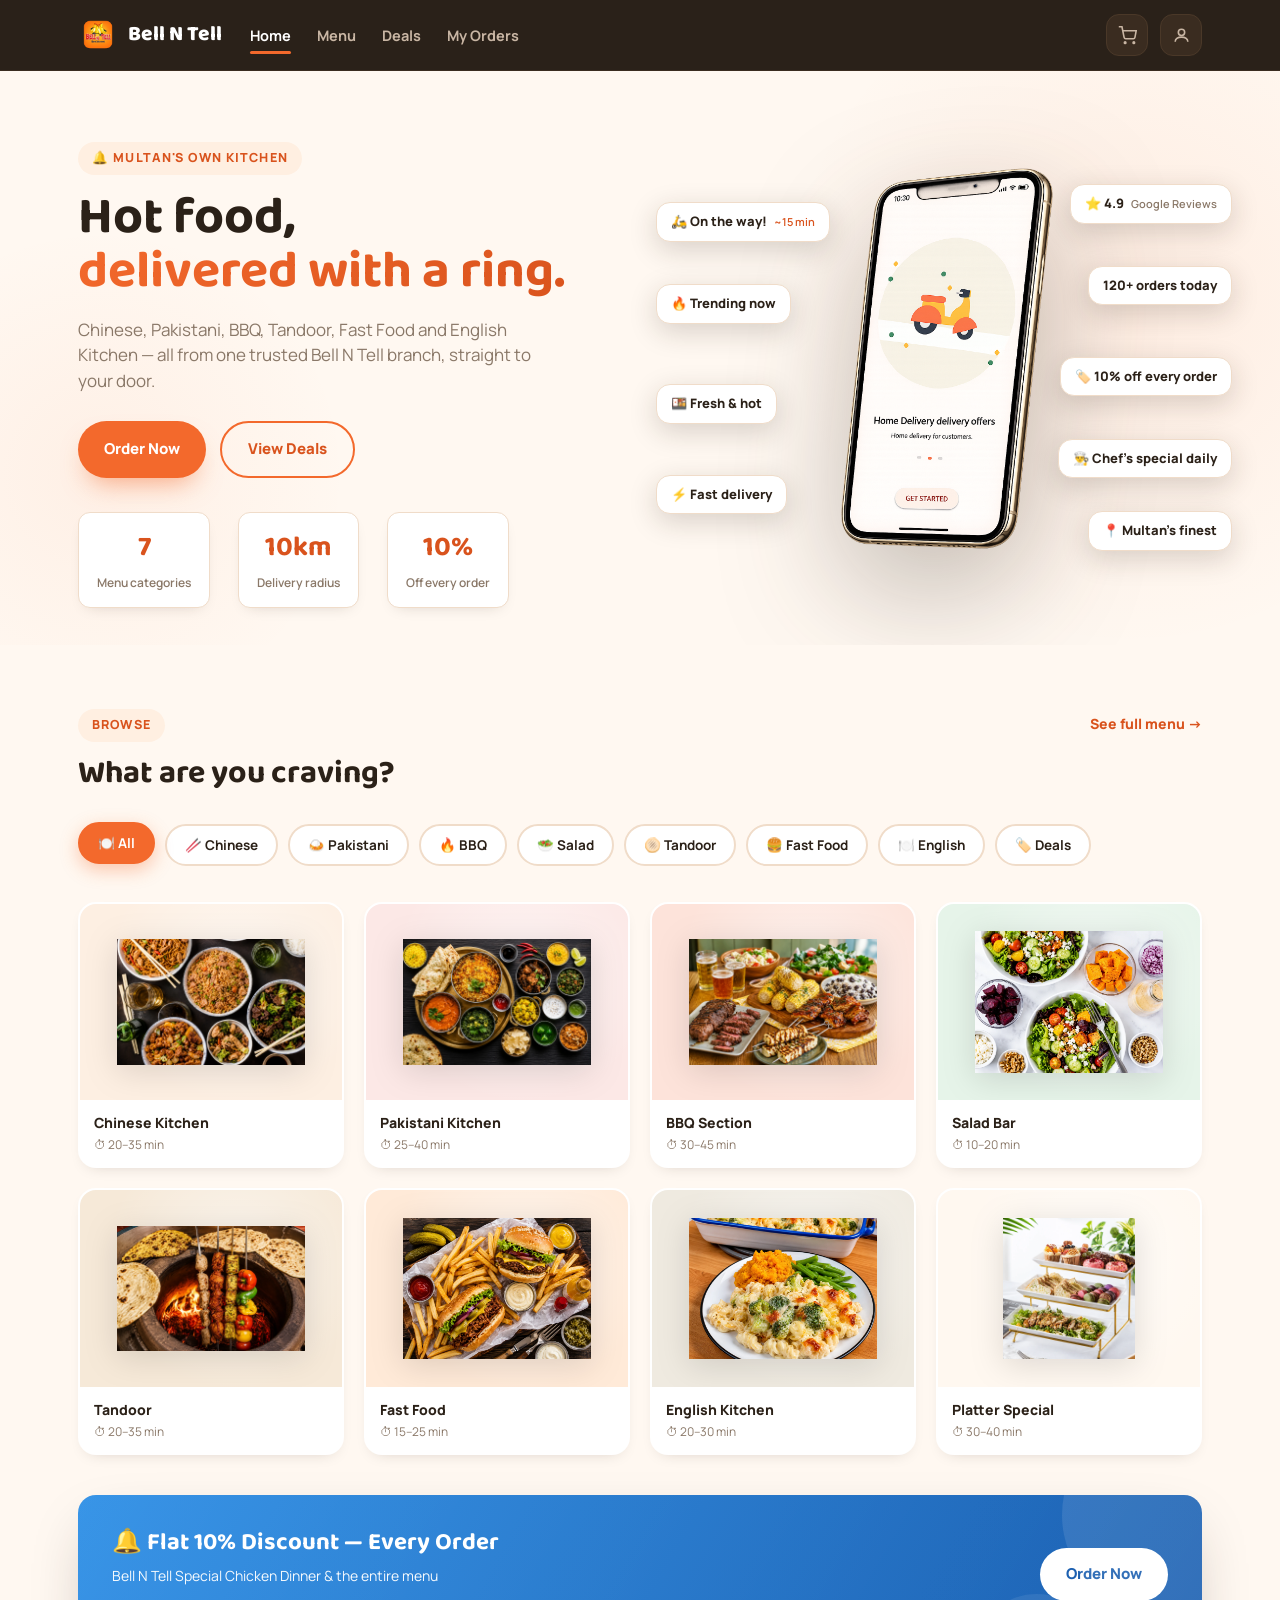
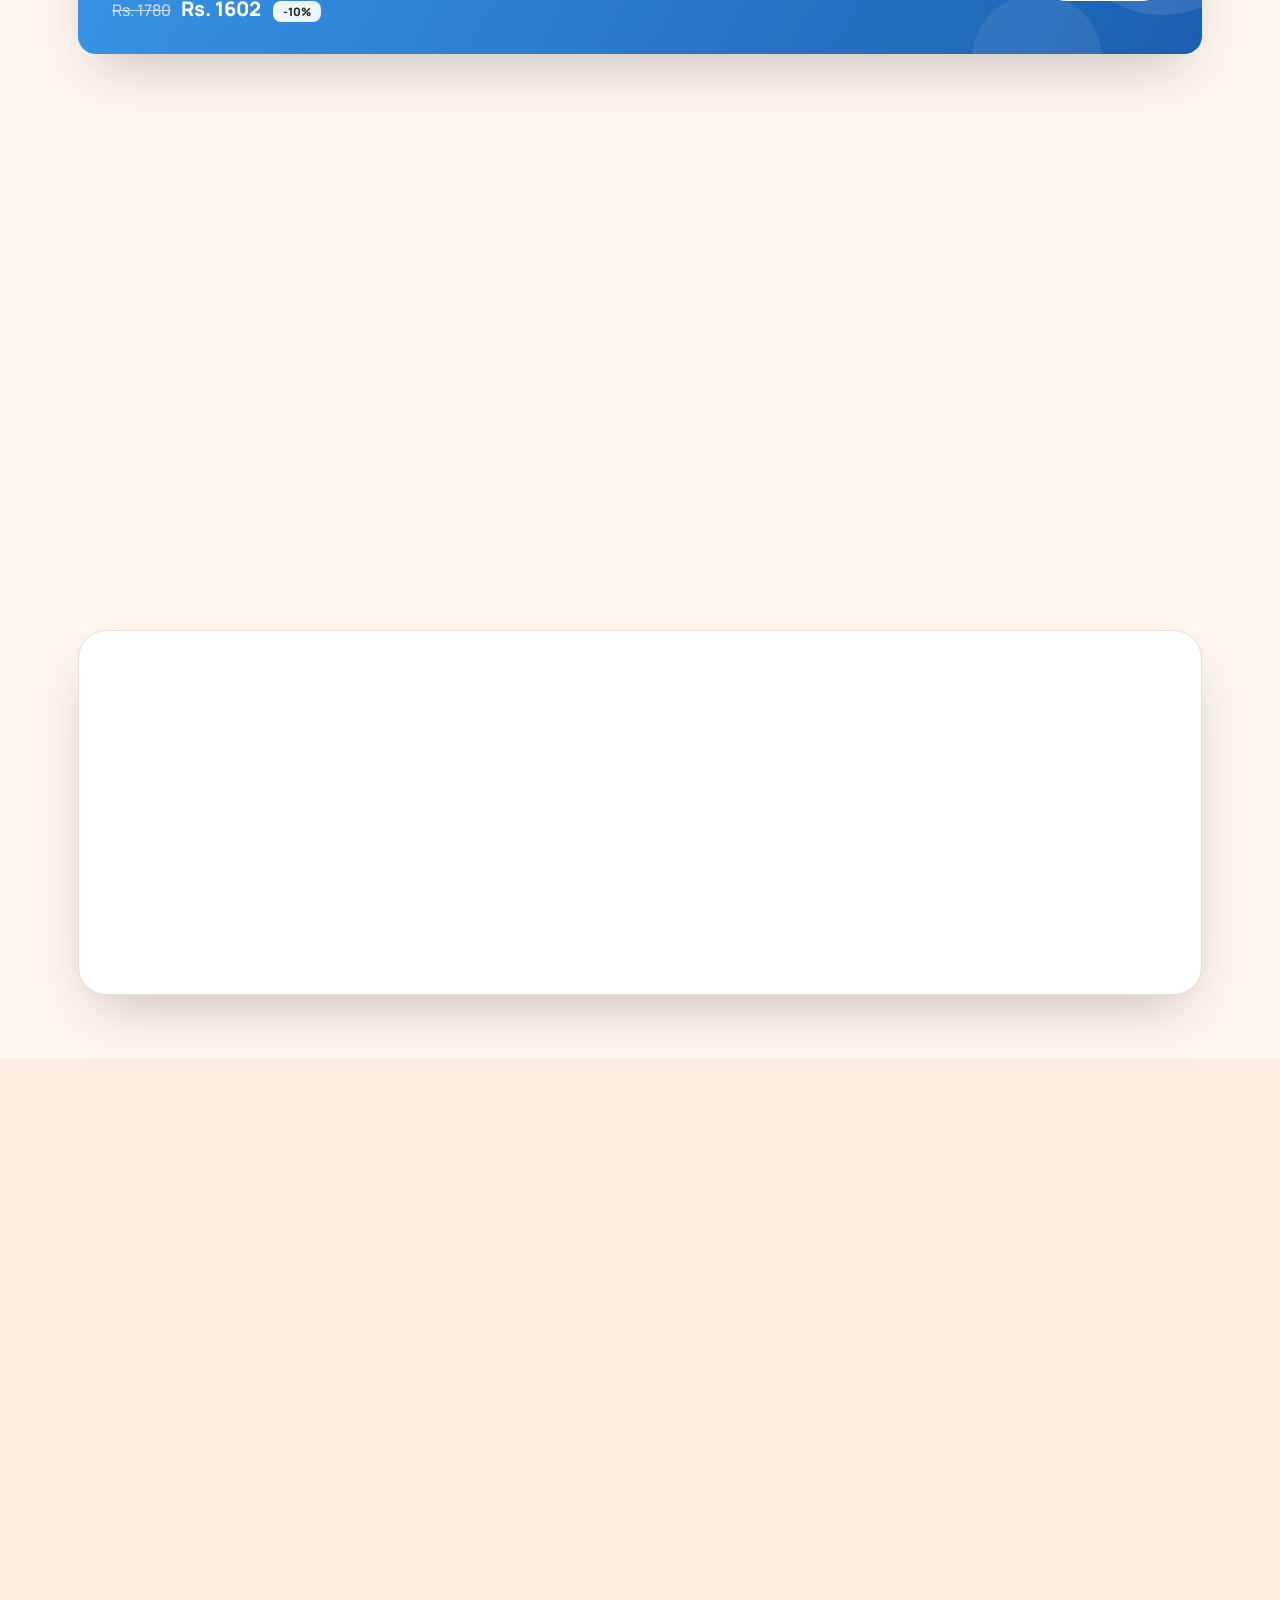
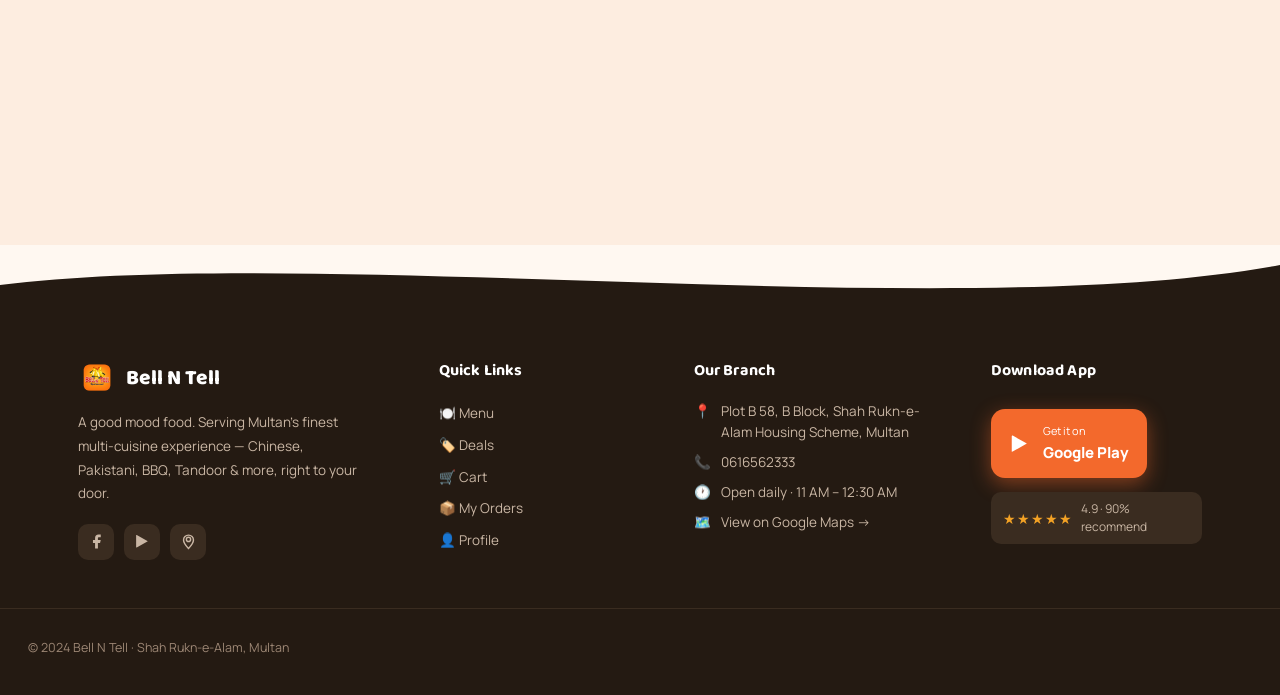
==== commit bf104f6b: "Update index.html" ====
--- a/index.html
+++ b/index.html
@@ -338,7 +338,7 @@
         </div>
         <div class="addr-item">
           <span>📞</span>
-          <a href="tel:03006301769">0300-6301769</a>
+          <a href="tel:061656233">0616562333</a>
         </div>
         <div class="addr-item">
           <span>🕐</span>
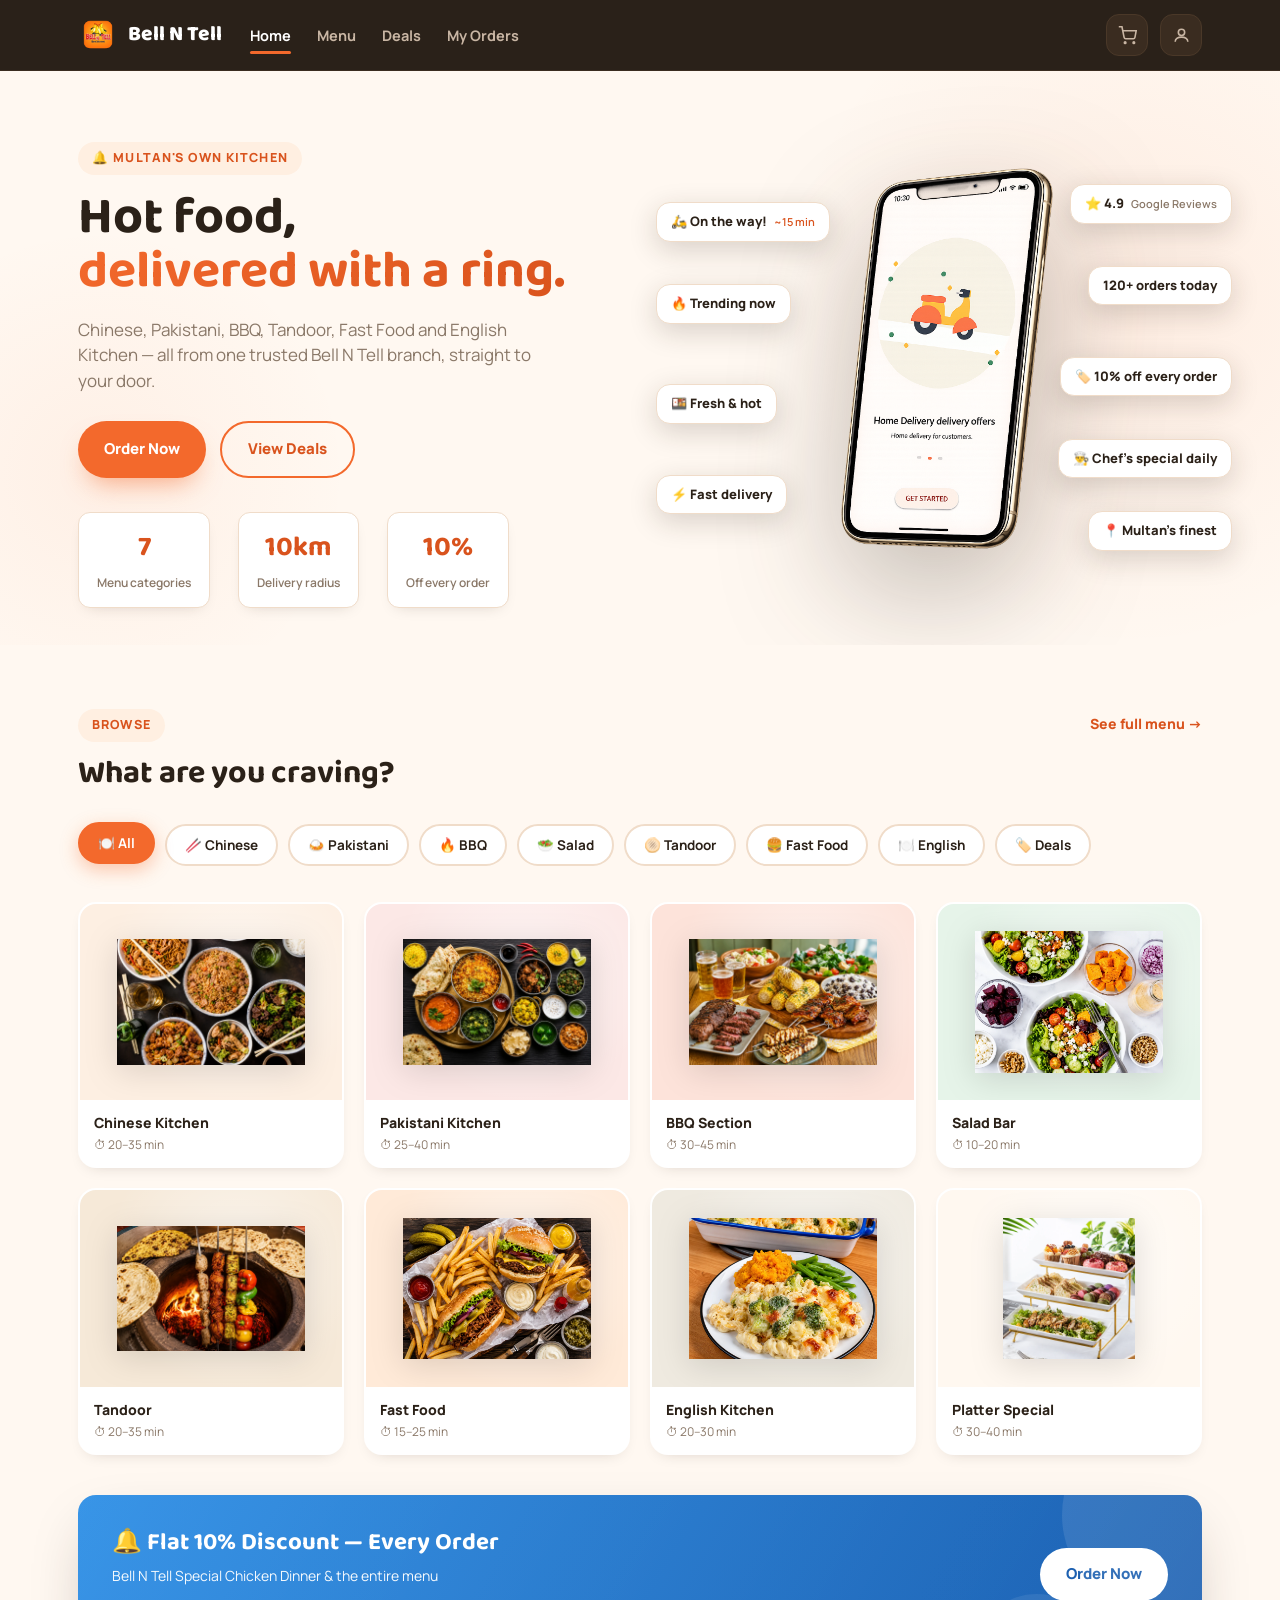
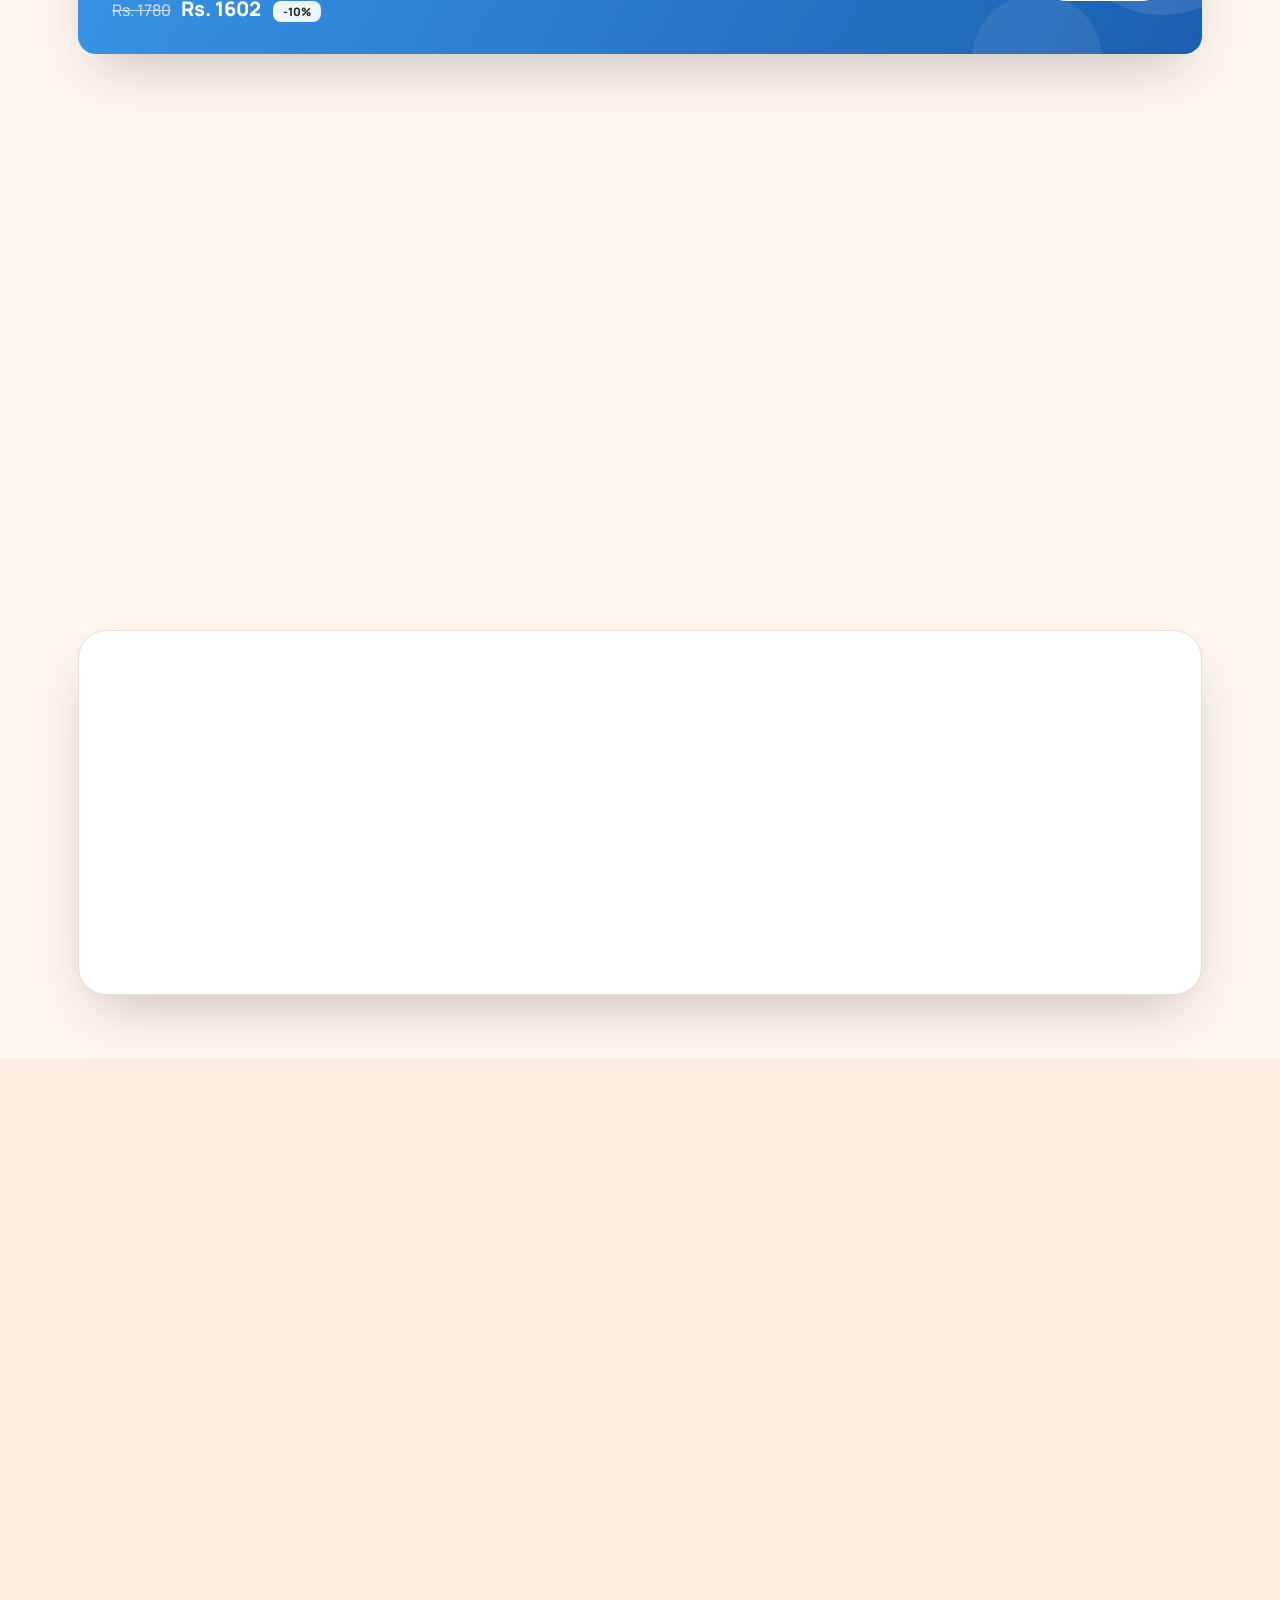
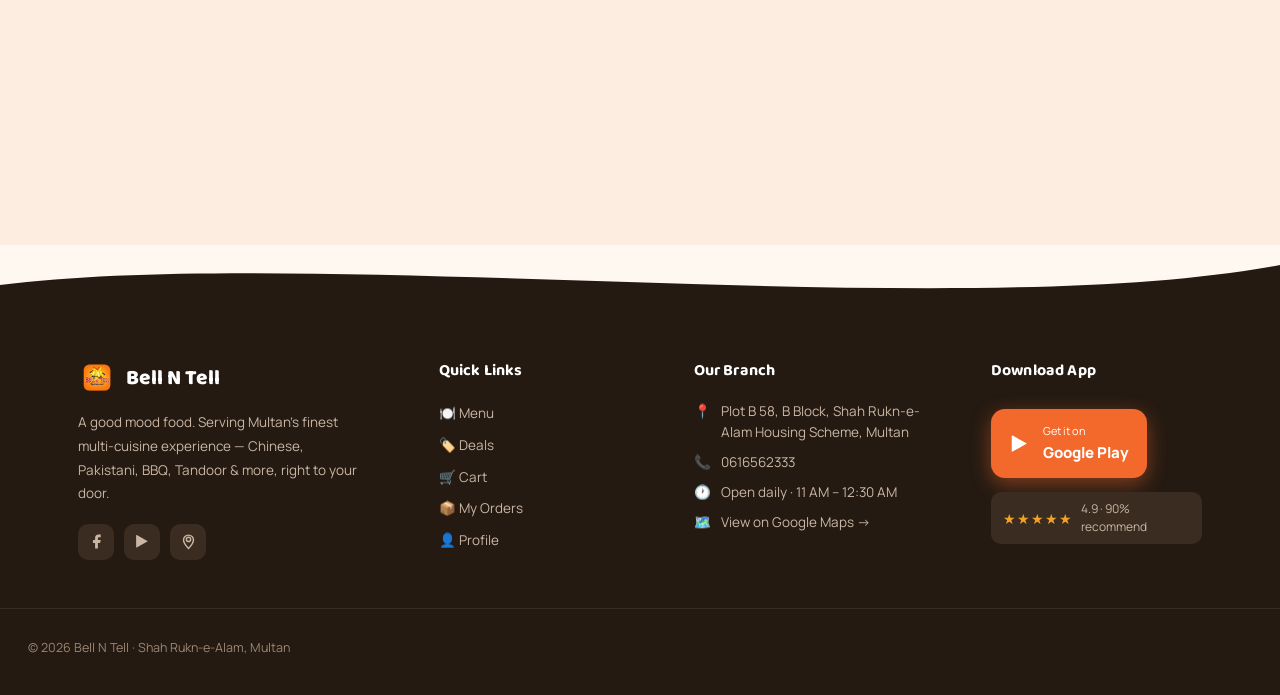
==== commit 04cc9642: "number updated" ====
--- a/index.html
+++ b/index.html
@@ -338,7 +338,7 @@
         </div>
         <div class="addr-item">
           <span>📞</span>
-          <a href="tel:061656233">0616562333</a>
+          <a href="tel:0616562333">0616562333</a>
         </div>
         <div class="addr-item">
           <span>🕐</span>
@@ -363,7 +363,7 @@
     </div>
   </div>
   <div class="bottom">
-    <span>© 2024 Bell N Tell · Shah Rukn-e-Alam, Multan</span>
+    <span>© 2026 Bell N Tell · Shah Rukn-e-Alam, Multan</span>
     <button class="scroll-top-btn" id="scrollTopBtn" onclick="window.scrollTo({top:0,behavior:'smooth'})" title="Back to top">
       <svg viewBox="0 0 24 24" fill="none" stroke="currentColor" stroke-width="2.5"><path d="M18 15l-6-6-6 6"/></svg>
     </button>
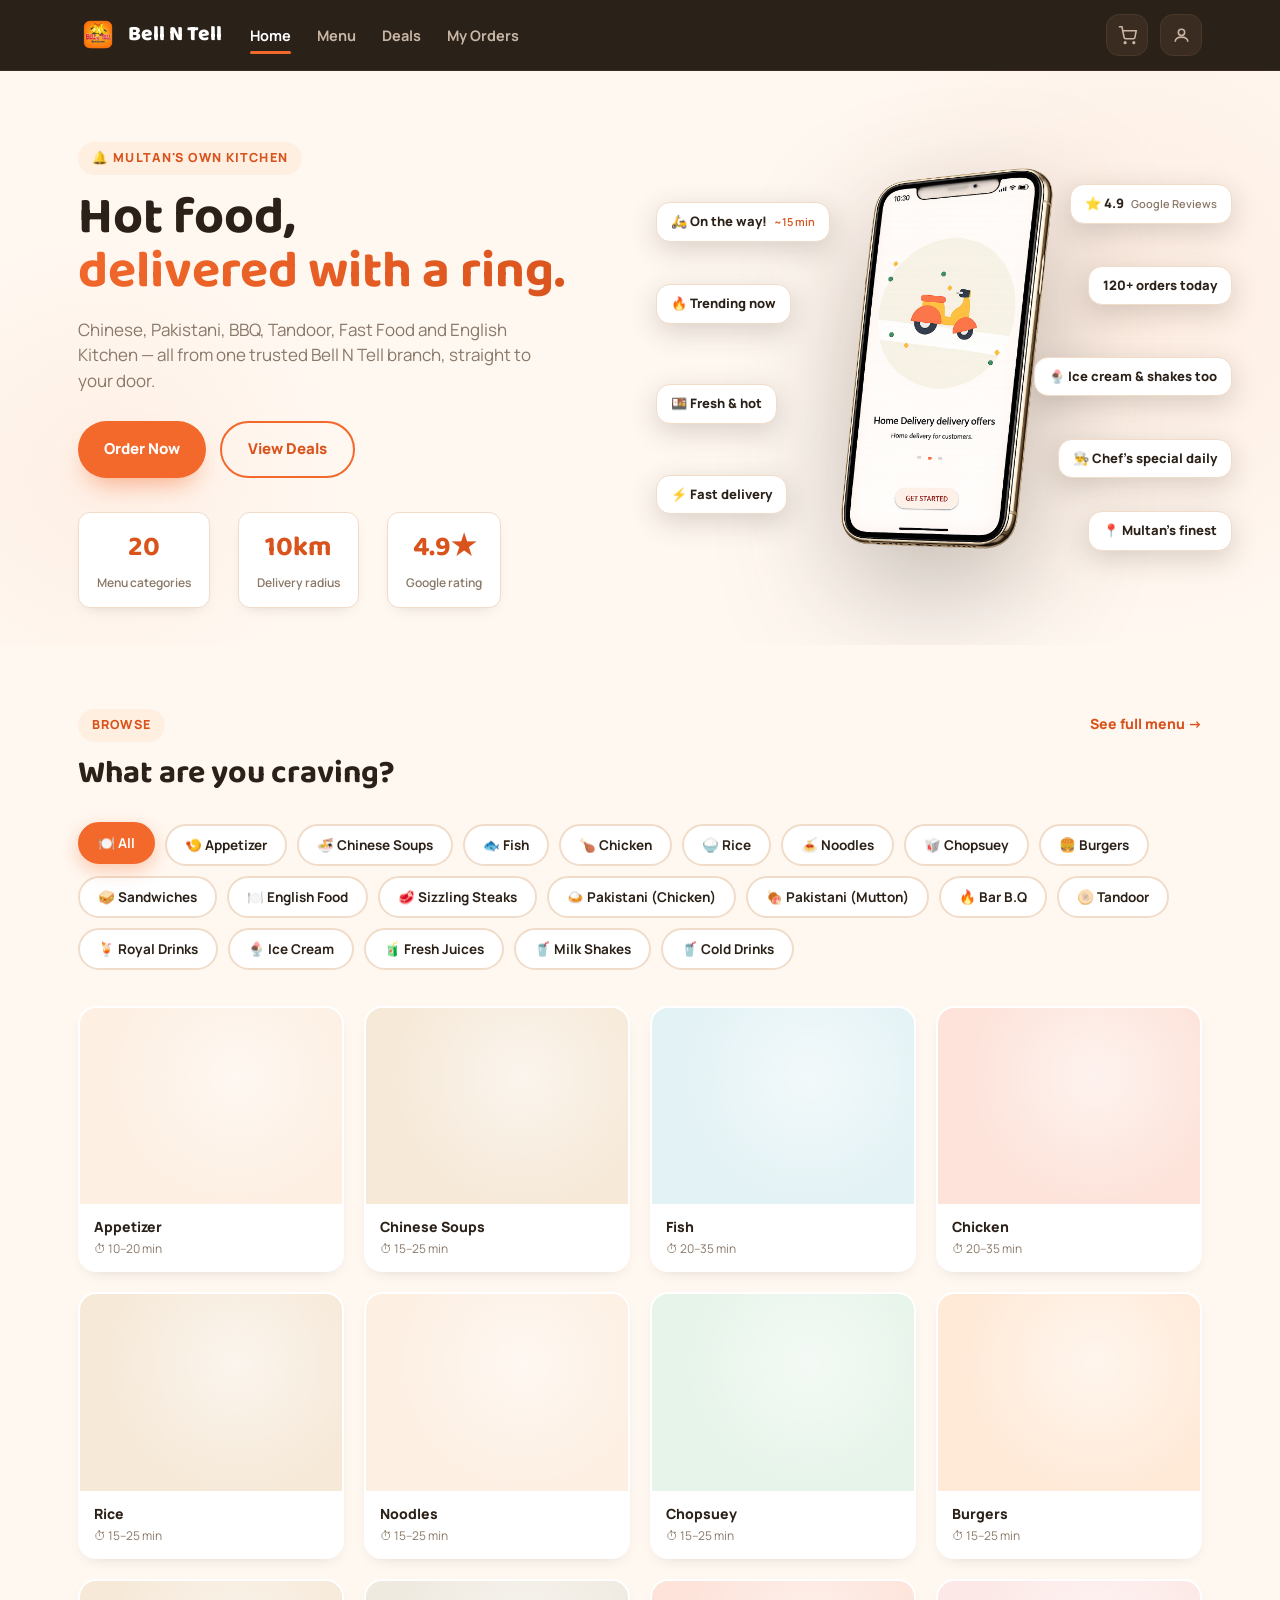
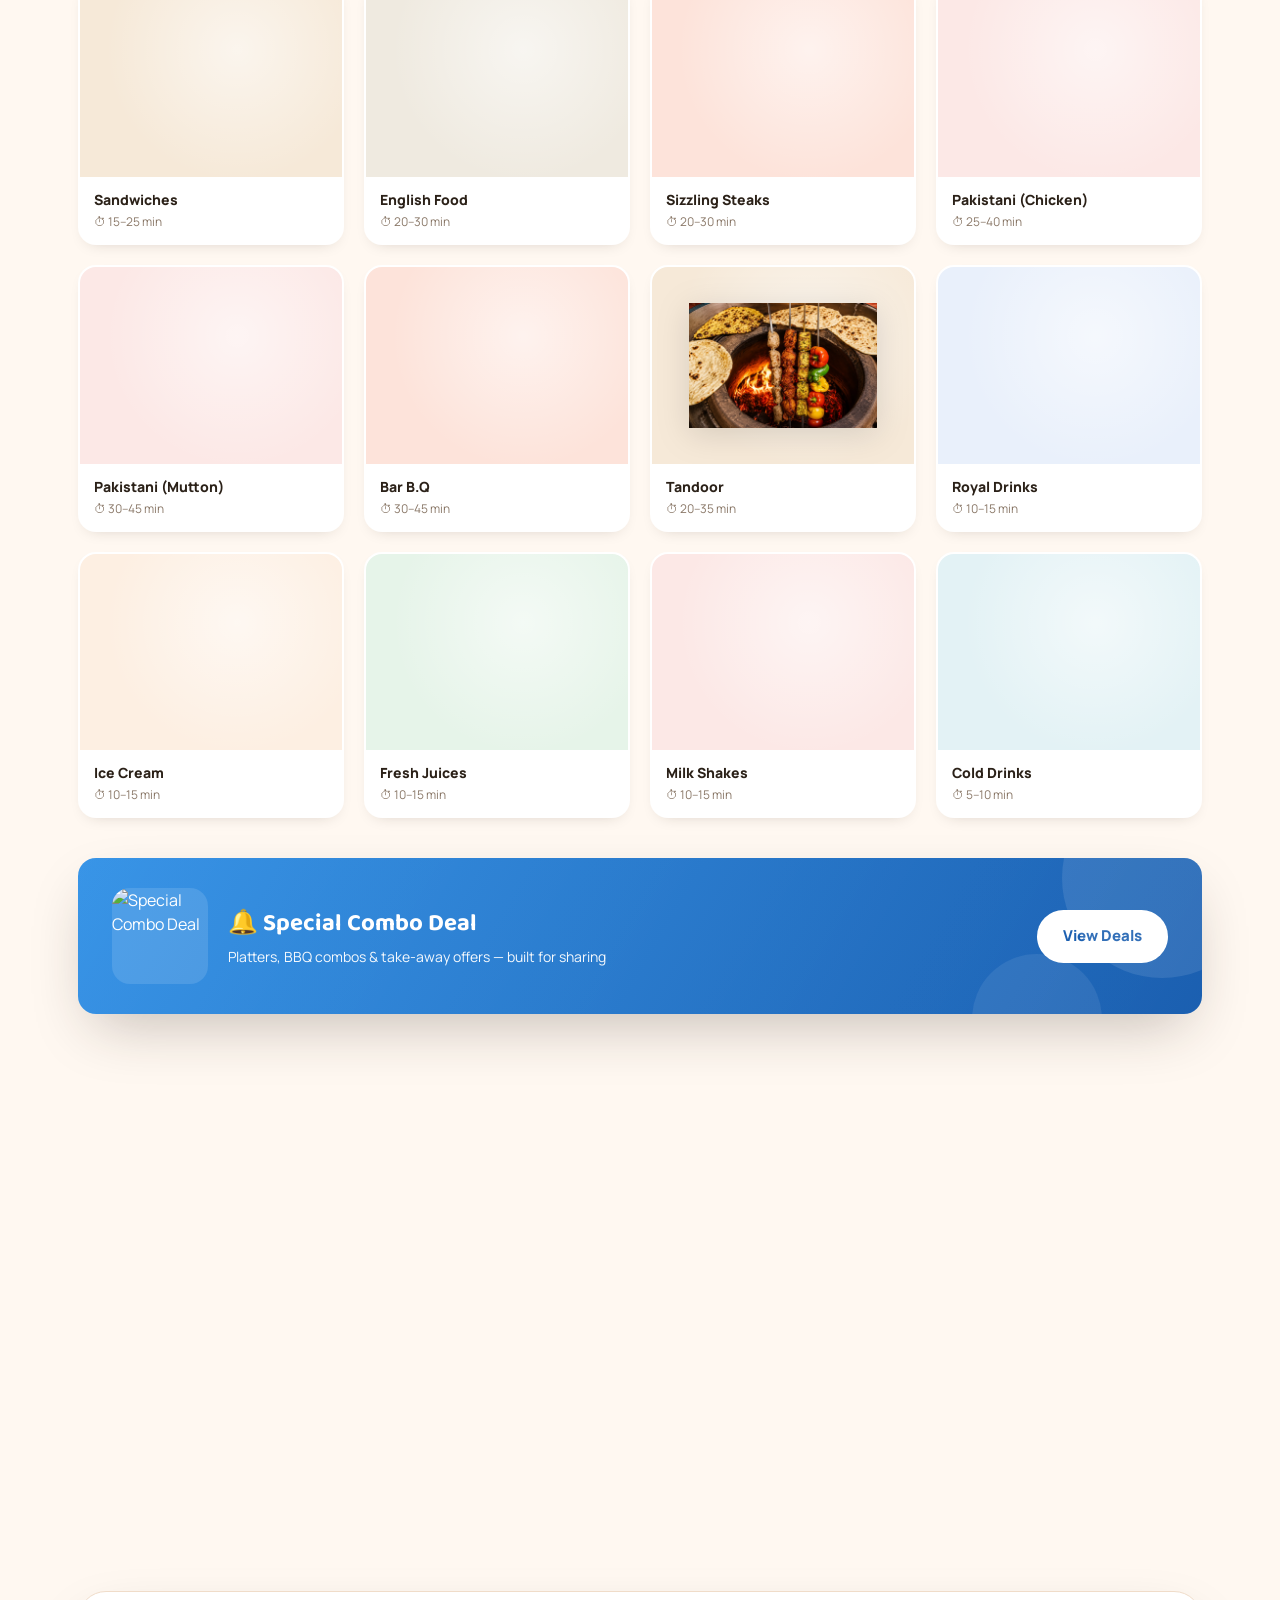
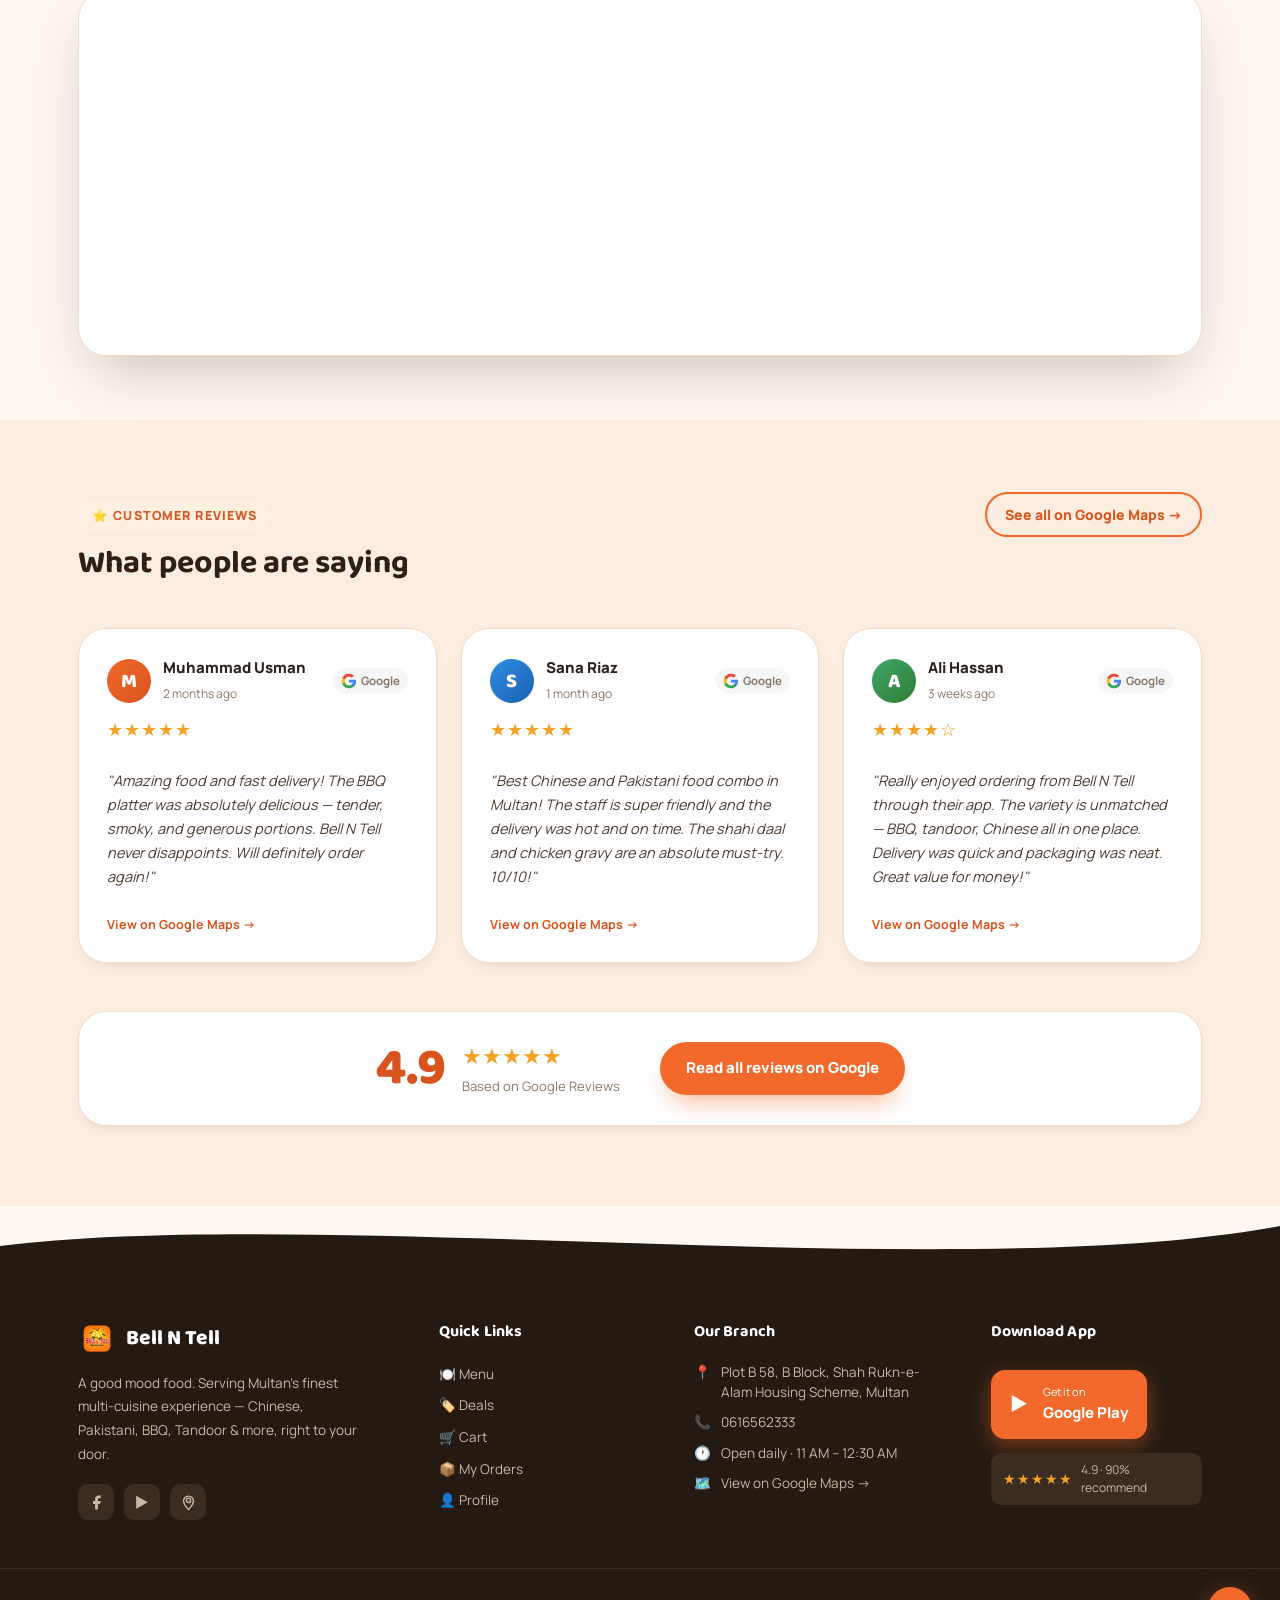
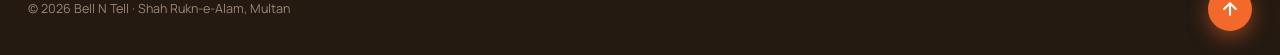
==== commit 2ba6cbdc: "updated codes" ====
--- a/index.html
+++ b/index.html
@@ -2,7 +2,7 @@
 <html lang="en">
 <head>
 <meta charset="UTF-8">
-<meta name="viewport" content="width=device-width, initial-scale=1.0">
+<meta name="viewport" content="width=device-width, initial-scale=1.0, viewport-fit=cover">
 <title>Bell N Tell — Order Online | Multan</title>
 <link rel="icon" href="assets/logo.png">
 <link rel="stylesheet" href="style.css">
@@ -44,9 +44,9 @@
         <a href="deals.html" class="btn btn-outline">View Deals</a>
       </div>
       <div class="hero-stats">
-        <div><b>7</b><span>Menu categories</span></div>
+        <div><b>20</b><span>Menu categories</span></div>
         <div><b>10km</b><span>Delivery radius</span></div>
-        <div><b>10%</b><span>Off every order</span></div>
+        <div><b>4.9★</b><span>Google rating</span></div>
       </div>
     </div>
     <div class="hero-art">
@@ -60,7 +60,7 @@
         <!-- RIGHT SIDE badges -->
         <div class="phone-badge fb-right fb-r1">⭐ 4.9 <span class="fb-sub">Google Reviews</span></div>
         <div class="phone-badge fb-right fb-r2"><span class="badge-dot"></span> 120+ orders today</div>
-        <div class="phone-badge fb-right fb-r3">🏷️ 10% off every order</div>
+        <div class="phone-badge fb-right fb-r3">🍨 Ice cream &amp; shakes too</div>
         <div class="phone-badge fb-right fb-r4">👨‍🍳 Chef's special daily</div>
         <div class="phone-badge fb-right fb-r5">📍 Multan's finest</div>
       </div>
@@ -82,83 +82,126 @@
     <!-- Category filter pills -->
     <div class="float-cats">
       <button class="fcat active" data-cat="all">🍽️ All</button>
-      <button class="fcat" data-cat="chinese">🥢 Chinese</button>
-      <button class="fcat" data-cat="pakistani">🍛 Pakistani</button>
-      <button class="fcat" data-cat="bbq">🔥 BBQ</button>
-      <button class="fcat" data-cat="salad">🥗 Salad</button>
+      <button class="fcat" data-cat="appetizer">🍤 Appetizer</button>
+      <button class="fcat" data-cat="chinese-soups">🍜 Chinese Soups</button>
+      <button class="fcat" data-cat="fish">🐟 Fish</button>
+      <button class="fcat" data-cat="chicken">🍗 Chicken</button>
+      <button class="fcat" data-cat="rice">🍚 Rice</button>
+      <button class="fcat" data-cat="noodles">🍝 Noodles</button>
+      <button class="fcat" data-cat="chopsuey">🥡 Chopsuey</button>
+      <button class="fcat" data-cat="burgers">🍔 Burgers</button>
+      <button class="fcat" data-cat="sandwiches">🥪 Sandwiches</button>
+      <button class="fcat" data-cat="english-food">🍽️ English Food</button>
+      <button class="fcat" data-cat="sizzling-steaks">🥩 Sizzling Steaks</button>
+      <button class="fcat" data-cat="pakistani-chicken">🍛 Pakistani (Chicken)</button>
+      <button class="fcat" data-cat="pakistani-mutton">🍖 Pakistani (Mutton)</button>
+      <button class="fcat" data-cat="bar-bq">🔥 Bar B.Q</button>
       <button class="fcat" data-cat="tandoor">🫓 Tandoor</button>
-      <button class="fcat" data-cat="fastfood">🍔 Fast Food</button>
-      <button class="fcat" data-cat="english">🍽️ English</button>
-      <button class="fcat" data-cat="deals">🏷️ Deals</button>
-    </div>
-
-    <!-- Food cards with webp/svg images from assets -->
-    <div class="order-photo-grid">
-      <a href="menu.html#chinese" class="order-photo-card" data-cat="chinese">
-        <div class="opcard-img opc-asset-bg" style="--ec:#FDEFE2">
-          <img src="assets/cat-chinese.webp" alt="Chinese Kitchen" loading="lazy">
-        </div>
-        <div class="opcard-info"><span class="opcard-name">Chinese Kitchen</span><span class="opcard-eta">⏱ 20–35 min</span></div>
-      </a>
-      <a href="menu.html#pakistani" class="order-photo-card" data-cat="pakistani">
-        <div class="opcard-img opc-asset-bg" style="--ec:#FCE8E6">
-          <img src="assets/cat-pakistani.webp" alt="Pakistani Kitchen" loading="lazy">
-        </div>
-        <div class="opcard-info"><span class="opcard-name">Pakistani Kitchen</span><span class="opcard-eta">⏱ 25–40 min</span></div>
-      </a>
-      <a href="menu.html#bbqsec" class="order-photo-card" data-cat="bbq">
-        <div class="opcard-img opc-asset-bg" style="--ec:#FDE3DA">
-          <img src="assets/cat-bbq.webp" alt="BBQ Section" loading="lazy">
-        </div>
-        <div class="opcard-info"><span class="opcard-name">BBQ Section</span><span class="opcard-eta">⏱ 30–45 min</span></div>
-      </a>
-      <a href="menu.html#salad" class="order-photo-card" data-cat="salad">
-        <div class="opcard-img opc-asset-bg" style="--ec:#E6F4E9">
-          <img src="assets/cat-salad.webp" alt="Salad Bar" loading="lazy">
-        </div>
-        <div class="opcard-info"><span class="opcard-name">Salad Bar</span><span class="opcard-eta">⏱ 10–20 min</span></div>
+      <button class="fcat" data-cat="royal-drinks">🍹 Royal Drinks</button>
+      <button class="fcat" data-cat="ice-cream">🍨 Ice Cream</button>
+      <button class="fcat" data-cat="juices">🧃 Fresh Juices</button>
+      <button class="fcat" data-cat="milk-shakes">🥤 Milk Shakes</button>
+      <button class="fcat" data-cat="cold-drinks">🥤 Cold Drinks</button>
+    </div>
+
+    <div class="order-photo-grid" id="homeCatGrid">
+      <a href="menu.html#appetizer" class="order-photo-card" data-cat="appetizer">
+        <div class="opc-asset-bg" style="--ec:#FDEFE2"><img src="assets/cat-appetizer.webp" alt="Appetizer" loading="lazy"></div>
+        <div class="opcard-info"><span class="opcard-name">Appetizer</span><span class="opcard-eta">⏱ 10–20 min</span></div>
+      </a>
+      <a href="menu.html#chinese-soups" class="order-photo-card" data-cat="chinese-soups">
+        <div class="opc-asset-bg" style="--ec:#F6E9D8"><img src="assets/cat-chinese-soups.webp" alt="Chinese Soups" loading="lazy"></div>
+        <div class="opcard-info"><span class="opcard-name">Chinese Soups</span><span class="opcard-eta">⏱ 15–25 min</span></div>
+      </a>
+      <a href="menu.html#fish" class="order-photo-card" data-cat="fish">
+        <div class="opc-asset-bg" style="--ec:#E3F2F5"><img src="assets/cat-fish.webp" alt="Fish" loading="lazy"></div>
+        <div class="opcard-info"><span class="opcard-name">Fish</span><span class="opcard-eta">⏱ 20–35 min</span></div>
+      </a>
+      <a href="menu.html#chicken" class="order-photo-card" data-cat="chicken">
+        <div class="opc-asset-bg" style="--ec:#FDE3DA"><img src="assets/cat-chicken.webp" alt="Chicken" loading="lazy"></div>
+        <div class="opcard-info"><span class="opcard-name">Chicken</span><span class="opcard-eta">⏱ 20–35 min</span></div>
+      </a>
+      <a href="menu.html#rice" class="order-photo-card" data-cat="rice">
+        <div class="opc-asset-bg" style="--ec:#F6E9D8"><img src="assets/cat-rice.webp" alt="Rice" loading="lazy"></div>
+        <div class="opcard-info"><span class="opcard-name">Rice</span><span class="opcard-eta">⏱ 15–25 min</span></div>
+      </a>
+      <a href="menu.html#noodles" class="order-photo-card" data-cat="noodles">
+        <div class="opc-asset-bg" style="--ec:#FDEFE2"><img src="assets/cat-noodles.webp" alt="Noodles" loading="lazy"></div>
+        <div class="opcard-info"><span class="opcard-name">Noodles</span><span class="opcard-eta">⏱ 15–25 min</span></div>
+      </a>
+      <a href="menu.html#chopsuey" class="order-photo-card" data-cat="chopsuey">
+        <div class="opc-asset-bg" style="--ec:#E6F4E9"><img src="assets/cat-chopsuey.webp" alt="Chopsuey" loading="lazy"></div>
+        <div class="opcard-info"><span class="opcard-name">Chopsuey</span><span class="opcard-eta">⏱ 15–25 min</span></div>
+      </a>
+      <a href="menu.html#burgers" class="order-photo-card" data-cat="burgers">
+        <div class="opc-asset-bg" style="--ec:#FFEAD8"><img src="assets/cat-burgers.webp" alt="Burgers" loading="lazy"></div>
+        <div class="opcard-info"><span class="opcard-name">Burgers</span><span class="opcard-eta">⏱ 15–25 min</span></div>
+      </a>
+      <a href="menu.html#sandwiches" class="order-photo-card" data-cat="sandwiches">
+        <div class="opc-asset-bg" style="--ec:#F6E9D8"><img src="assets/cat-sandwiches.webp" alt="Sandwiches" loading="lazy"></div>
+        <div class="opcard-info"><span class="opcard-name">Sandwiches</span><span class="opcard-eta">⏱ 15–25 min</span></div>
+      </a>
+      <a href="menu.html#english-food" class="order-photo-card" data-cat="english-food">
+        <div class="opc-asset-bg" style="--ec:#EFEAE0"><img src="assets/cat-english-food.webp" alt="English Food" loading="lazy"></div>
+        <div class="opcard-info"><span class="opcard-name">English Food</span><span class="opcard-eta">⏱ 20–30 min</span></div>
+      </a>
+      <a href="menu.html#sizzling-steaks" class="order-photo-card" data-cat="sizzling-steaks">
+        <div class="opc-asset-bg" style="--ec:#FDE3DA"><img src="assets/cat-sizzling-steaks.webp" alt="Sizzling Steaks" loading="lazy"></div>
+        <div class="opcard-info"><span class="opcard-name">Sizzling Steaks</span><span class="opcard-eta">⏱ 20–30 min</span></div>
+      </a>
+      <a href="menu.html#pakistani-chicken" class="order-photo-card" data-cat="pakistani-chicken">
+        <div class="opc-asset-bg" style="--ec:#FCE8E6"><img src="assets/cat-pakistani-chicken.webp" alt="Pakistani (Chicken)" loading="lazy"></div>
+        <div class="opcard-info"><span class="opcard-name">Pakistani (Chicken)</span><span class="opcard-eta">⏱ 25–40 min</span></div>
+      </a>
+      <a href="menu.html#pakistani-mutton" class="order-photo-card" data-cat="pakistani-mutton">
+        <div class="opc-asset-bg" style="--ec:#FCE8E6"><img src="assets/cat-pakistani-mutton.webp" alt="Pakistani (Mutton)" loading="lazy"></div>
+        <div class="opcard-info"><span class="opcard-name">Pakistani (Mutton)</span><span class="opcard-eta">⏱ 30–45 min</span></div>
+      </a>
+      <a href="menu.html#bar-bq" class="order-photo-card" data-cat="bar-bq">
+        <div class="opc-asset-bg" style="--ec:#FDE3DA"><img src="assets/cat-bar-bq.webp" alt="Bar B.Q" loading="lazy"></div>
+        <div class="opcard-info"><span class="opcard-name">Bar B.Q</span><span class="opcard-eta">⏱ 30–45 min</span></div>
       </a>
       <a href="menu.html#tandoor" class="order-photo-card" data-cat="tandoor">
-        <div class="opcard-img opc-asset-bg" style="--ec:#F6E9D8">
-          <img src="assets/cat-tandoor.webp" alt="Tandoor" loading="lazy">
-        </div>
+        <div class="opc-asset-bg" style="--ec:#F6E9D8"><img src="assets/cat-tandoor.webp" alt="Tandoor" loading="lazy"></div>
         <div class="opcard-info"><span class="opcard-name">Tandoor</span><span class="opcard-eta">⏱ 20–35 min</span></div>
       </a>
-      <a href="menu.html#fastfood" class="order-photo-card" data-cat="fastfood">
-        <div class="opcard-img opc-asset-bg" style="--ec:#FFEAD8">
-          <img src="assets/cat-fastfood.webp" alt="Fast Food" loading="lazy">
-        </div>
-        <div class="opcard-info"><span class="opcard-name">Fast Food</span><span class="opcard-eta">⏱ 15–25 min</span></div>
-      </a>
-      <a href="menu.html#english" class="order-photo-card" data-cat="english">
-        <div class="opcard-img opc-asset-bg" style="--ec:#EFEAE0">
-          <img src="assets/cat-english.webp" alt="English Kitchen" loading="lazy">
-        </div>
-        <div class="opcard-info"><span class="opcard-name">English Kitchen</span><span class="opcard-eta">⏱ 20–30 min</span></div>
-      </a>
-      <a href="deals.html" class="order-photo-card" data-cat="deals">
-        <div class="opcard-img opc-asset-bg" style="--ec:#FFF8F0">
-          <img src="assets/deals.webp" alt="Platter Special" loading="lazy">
-        </div>
-        <div class="opcard-info"><span class="opcard-name">Platter Special</span><span class="opcard-eta">⏱ 30–40 min</span></div>
+      <a href="menu.html#royal-drinks" class="order-photo-card" data-cat="royal-drinks">
+        <div class="opc-asset-bg" style="--ec:#E9F0FB"><img src="assets/cat-royal-drinks.webp" alt="Royal Drinks" loading="lazy"></div>
+        <div class="opcard-info"><span class="opcard-name">Royal Drinks</span><span class="opcard-eta">⏱ 10–15 min</span></div>
+      </a>
+      <a href="menu.html#ice-cream" class="order-photo-card" data-cat="ice-cream">
+        <div class="opc-asset-bg" style="--ec:#FDEFE2"><img src="assets/cat-ice-cream.webp" alt="Ice Cream" loading="lazy"></div>
+        <div class="opcard-info"><span class="opcard-name">Ice Cream</span><span class="opcard-eta">⏱ 10–15 min</span></div>
+      </a>
+      <a href="menu.html#juices" class="order-photo-card" data-cat="juices">
+        <div class="opc-asset-bg" style="--ec:#E6F4E9"><img src="assets/cat-juices.webp" alt="Fresh Juices" loading="lazy"></div>
+        <div class="opcard-info"><span class="opcard-name">Fresh Juices</span><span class="opcard-eta">⏱ 10–15 min</span></div>
+      </a>
+      <a href="menu.html#milk-shakes" class="order-photo-card" data-cat="milk-shakes">
+        <div class="opc-asset-bg" style="--ec:#FCE8E6"><img src="assets/cat-milk-shakes.webp" alt="Milk Shakes" loading="lazy"></div>
+        <div class="opcard-info"><span class="opcard-name">Milk Shakes</span><span class="opcard-eta">⏱ 10–15 min</span></div>
+      </a>
+      <a href="menu.html#cold-drinks" class="order-photo-card" data-cat="cold-drinks">
+        <div class="opc-asset-bg" style="--ec:#E3F2F5"><img src="assets/cat-cold-drinks.webp" alt="Cold Drinks" loading="lazy"></div>
+        <div class="opcard-info"><span class="opcard-name">Cold Drinks</span><span class="opcard-eta">⏱ 5–10 min</span></div>
       </a>
     </div>
   </div>
 </section>
 
-
-
-<!-- ── PROMO BANNER ── -->
+<!-- ── SPECIAL COMBO DEAL ── -->
 <section style="padding-top:0;">
   <div class="wrap">
     <div class="promo-banner">
       <div class="blob"></div><div class="blob2"></div>
-      <div>
-        <div class="top">🔔 Flat 10% Discount — Every Order</div>
-        <div class="mid">Bell N Tell Special Chicken Dinner &amp; the entire menu</div>
-        <div class="price"><del>Rs. 1780</del> Rs. 1602 <span class="tag">-10%</span></div>
-      </div>
-      <a href="deals.html" class="btn" style="background:#fff; color:var(--blue2); flex-shrink:0;">Order Now</a>
+      <div class="promo-photo">
+        <img src="assets/deal-combo.webp" alt="Special Combo Deal">
+      </div>
+      <div class="promo-copy">
+        <div class="top">🔔 Special Combo Deal</div>
+        <div class="mid">Platters, BBQ combos &amp; take-away offers — built for sharing</div>
+      </div>
+      <a href="deals.html" class="btn" style="background:#fff; color:var(--blue2); flex-shrink:0;">View Deals</a>
     </div>
   </div>
 </section>
@@ -181,8 +224,8 @@
         <div class="ic">
           <svg width="26" height="26" viewBox="0 0 24 24" fill="none" stroke="currentColor" stroke-width="2"><path d="M12 2l3 7h7l-5.5 4.5L18 21l-6-4-6 4 1.5-7.5L2 9h7z"/></svg>
         </div>
-        <h3>Flat 10% off, always</h3>
-        <p>Every dish across all 7 kitchens comes with a standing 10% discount.</p>
+        <h3>Real menu, real prices</h3>
+        <p>Every category, item and price is listed upfront — no surprises at checkout.</p>
       </div>
       <div class="feature-card">
         <div class="ic">
--- a/style.css
+++ b/style.css
@@ -332,17 +332,21 @@
   position:absolute; inset:0;
   background:linear-gradient(120deg,rgba(255,255,255,.05),transparent);
   animation:shimmer 3s ease-in-out infinite;
+  pointer-events:none;
 }
 @keyframes shimmer{0%,100%{opacity:0}50%{opacity:1}}
-.promo-banner .blob{position:absolute; width:200px; height:200px; border-radius:50%; background:rgba(255,255,255,.1); right:-60px; top:-80px; animation:blobPulse 4s ease-in-out infinite;}
-.promo-banner .blob2{position:absolute; width:130px; height:130px; border-radius:50%; background:rgba(255,255,255,.08); right:100px; bottom:-70px; animation:blobPulse 4s ease-in-out infinite 2s;}
+.promo-banner .blob{position:absolute; width:200px; height:200px; border-radius:50%; background:rgba(255,255,255,.1); right:-60px; top:-80px; animation:blobPulse 4s ease-in-out infinite; pointer-events:none;}
+.promo-banner .blob2{position:absolute; width:130px; height:130px; border-radius:50%; background:rgba(255,255,255,.08); right:100px; bottom:-70px; animation:blobPulse 4s ease-in-out infinite 2s; pointer-events:none;}
 @keyframes blobPulse{0%,100%{transform:scale(1)}50%{transform:scale(1.1)}}
 .promo-banner .top{font-family:'Baloo 2'; font-weight:700; font-size:24px;}
 .promo-banner .mid{font-size:14px; opacity:.95; margin:4px 0 0;}
 .promo-banner .price{font-weight:800; margin-top:8px; font-size:20px;}
 .promo-banner .price del{opacity:.7; font-weight:500; margin-right:6px; font-size:16px;}
 .promo-banner .tag{background:rgba(255,255,255,.92); color:#1b1b1b; font-size:11.5px; font-weight:800; padding:3px 10px; border-radius:8px; margin-left:8px;}
-@media (max-width:600px){.promo-banner{padding:22px 20px;}.promo-banner .top{font-size:19px;}}
+.promo-banner .promo-photo{width:96px; height:96px; border-radius:18px; overflow:hidden; flex-shrink:0; background:rgba(255,255,255,.12); position:relative; z-index:1;}
+.promo-banner .promo-photo img{width:100%; height:100%; object-fit:cover; display:block;}
+.promo-banner .promo-copy{flex:1; min-width:180px; position:relative; z-index:1;}
+@media (max-width:600px){.promo-banner{padding:22px 20px;}.promo-banner .top{font-size:19px;}.promo-banner .promo-photo{width:72px;height:72px;border-radius:14px;}}
 
 /* ============ FEATURE STRIP ============ */
 .feature-strip{display:grid; grid-template-columns:repeat(3,1fr); gap:22px;}
@@ -407,13 +411,15 @@
 .cat-pillbar{display:flex; gap:10px; overflow-x:auto; padding-bottom:8px; margin-bottom:30px; scrollbar-width:thin; scrollbar-color:var(--line) transparent;}
 .cat-pillbar::-webkit-scrollbar{height:4px;}
 .cat-pillbar::-webkit-scrollbar-thumb{background:var(--line); border-radius:4px;}
+@media (min-width:881px){
+  .cat-pillbar{flex-wrap:wrap; overflow-x:visible; padding-bottom:0;}
+}
 .cat-pill{flex:0 0 auto; display:flex; align-items:center; gap:8px; background:#fff; border:1.5px solid var(--line); padding:9px 16px; border-radius:999px; font-weight:700; font-size:13.5px; cursor:pointer; white-space:nowrap; transition:all .2s;}
 .cat-pill img{width:20px;height:20px;}
 .cat-pill.active{background:var(--orange); color:#fff; border-color:var(--orange); box-shadow:0 4px 14px rgba(243,105,44,.35);}
 .cat-pill:hover:not(.active){border-color:var(--orange); color:var(--orange-deep);}
 .menu-section{margin-bottom:52px;}
 .menu-section h2{font-size:22px; margin-bottom:20px; display:flex; align-items:center; gap:10px; padding-bottom:12px; border-bottom:2px solid var(--line);}
-.menu-section h2 img{width:30px;height:30px;}
 .item-grid{display:grid; grid-template-columns:repeat(3,1fr); gap:20px;}
 @media (max-width:980px){.item-grid{grid-template-columns:repeat(2,1fr);}}
 @media (max-width:620px){.item-grid{grid-template-columns:1fr;}}
@@ -424,11 +430,8 @@
   transition:transform .25s cubic-bezier(.34,1.56,.64,1), box-shadow .25s, border-color .2s;
 }
 .item-card:hover{transform:translateY(-4px); box-shadow:var(--shadow); border-color:var(--orange);}
-.item-card .thumb{height:140px; display:flex; align-items:center; justify-content:center; background:var(--cream-deep);}
-.item-card .thumb img{width:84px; height:84px; transition:transform .3s cubic-bezier(.34,1.56,.64,1);}
-.item-card:hover .thumb img{transform:scale(1.1);}
-.item-card .disc-tag{position:absolute; top:12px; right:12px; background:var(--red); color:#fff; font-size:11px; font-weight:800; padding:4px 9px; border-radius:8px;}
-.item-card .body{padding:14px 16px 16px; display:flex; flex-direction:column; gap:10px; flex:1;}
+.item-card .top-accent{height:6px; background:linear-gradient(90deg,var(--orange),var(--orange-deep));}
+.item-card .body{padding:16px 16px 16px; display:flex; flex-direction:column; gap:10px; flex:1;}
 .item-card .name{font-weight:800; font-size:14.5px; min-height:38px;}
 .price-row{display:flex; align-items:baseline; gap:8px;}
 .price-row del{color:var(--muted); font-size:13px;}
@@ -453,9 +456,7 @@
   transition:transform .3s cubic-bezier(.34,1.56,.64,1), box-shadow .3s, border-color .2s;
 }
 .deal-card:hover{transform:translateY(-6px); box-shadow:var(--shadow); border-color:var(--orange);}
-.deal-card .thumb{height:160px; background:linear-gradient(135deg,#FFEFE1,#FDEDE0); display:flex; align-items:center; justify-content:center; overflow:hidden;}
-.deal-card .thumb img{width:96px;height:96px; transition:transform .4s cubic-bezier(.34,1.56,.64,1);}
-.deal-card:hover .thumb img{transform:scale(1.15) rotate(-5deg);}
+.deal-card .top-accent{height:8px; background:linear-gradient(90deg,var(--orange),var(--orange-deep));}
 .deal-card .body{padding:16px 18px 20px;}
 .deal-card .name{font-weight:800; font-size:16px; margin-bottom:4px;}
 .deal-card .inc{color:var(--muted); font-size:13px; margin-bottom:10px;}
@@ -474,8 +475,7 @@
 }
 .cart-item:hover{transform:translateX(4px); box-shadow:var(--shadow);}
 @keyframes slideIn{from{opacity:0;transform:translateX(-20px)}to{opacity:1;transform:translateX(0)}}
-.cart-item .thumb{width:64px;height:64px; border-radius:14px; background:var(--cream-deep); display:flex; align-items:center; justify-content:center; flex-shrink:0;}
-.cart-item .thumb img{width:40px;height:40px;}
+.cart-item .accent-bar{width:6px; align-self:stretch; border-radius:6px; background:linear-gradient(180deg,var(--orange),var(--orange-deep)); flex-shrink:0;}
 .cart-item .info{flex:1;}
 .cart-item .name{font-weight:800; font-size:15px;}
 .cart-item .unit{color:var(--muted); font-size:13px; margin-top:2px;}
@@ -658,6 +658,7 @@
   50%{box-shadow:0 14px 36px -6px rgba(243,105,44,.85);}
 }
 .btn-primary.pulse{animation:ctaPulse 2s ease-in-out infinite;}
+.checkout-btn.pulse{animation:ctaPulse 2s ease-in-out infinite;}
 
 /* ============ LOADING SKELETON ============ */
 @keyframes skeletonShimmer{
@@ -1039,3 +1040,41 @@
   max-width: 100%;
   max-height: 100%;
 }
+
+/* ============ MOBILE FORM FIX — prevent iOS Safari auto-zoom on focus ============ */
+/* iOS zooms the whole page in whenever a focused input's font-size is under
+   16px. This forces every text input/select/textarea to 16px on small
+   screens without changing how they look on tablet/laptop/desktop. */
+@media (max-width:768px){
+  input, textarea, select{
+    font-size:16px !important;
+  }
+}
+
+/* ============ TOUCH TARGET SIZING — comfortable tap areas on touch screens ============ */
+/* pointer:coarse targets touch input specifically — including a mobile
+   browser's "Desktop site" mode, which reports a wide viewport but is still
+   a finger, not a mouse. Precise-pointer devices keep the original compact sizing. */
+@media (pointer:coarse){
+  .qty-btn{width:34px; height:34px;}
+  .trash{width:40px; height:40px;}
+  .nav-toggle{padding:10px;}
+  .icon-link{width:44px; height:44px;}
+}
+
+/* ============ SAFE-AREA SUPPORT — notched phones (iPhone, edge-to-edge Android) ============ */
+.navbar{
+  padding-top:env(safe-area-inset-top);
+}
+.toast{
+  bottom:calc(28px + env(safe-area-inset-bottom));
+}
+body{
+  padding-bottom:env(safe-area-inset-bottom);
+}
+
+/* ============ PREVENT HORIZONTAL OVERFLOW ON ANY SCREEN ============ */
+html{
+  overflow-x:hidden;
+  width:100%;
+}
